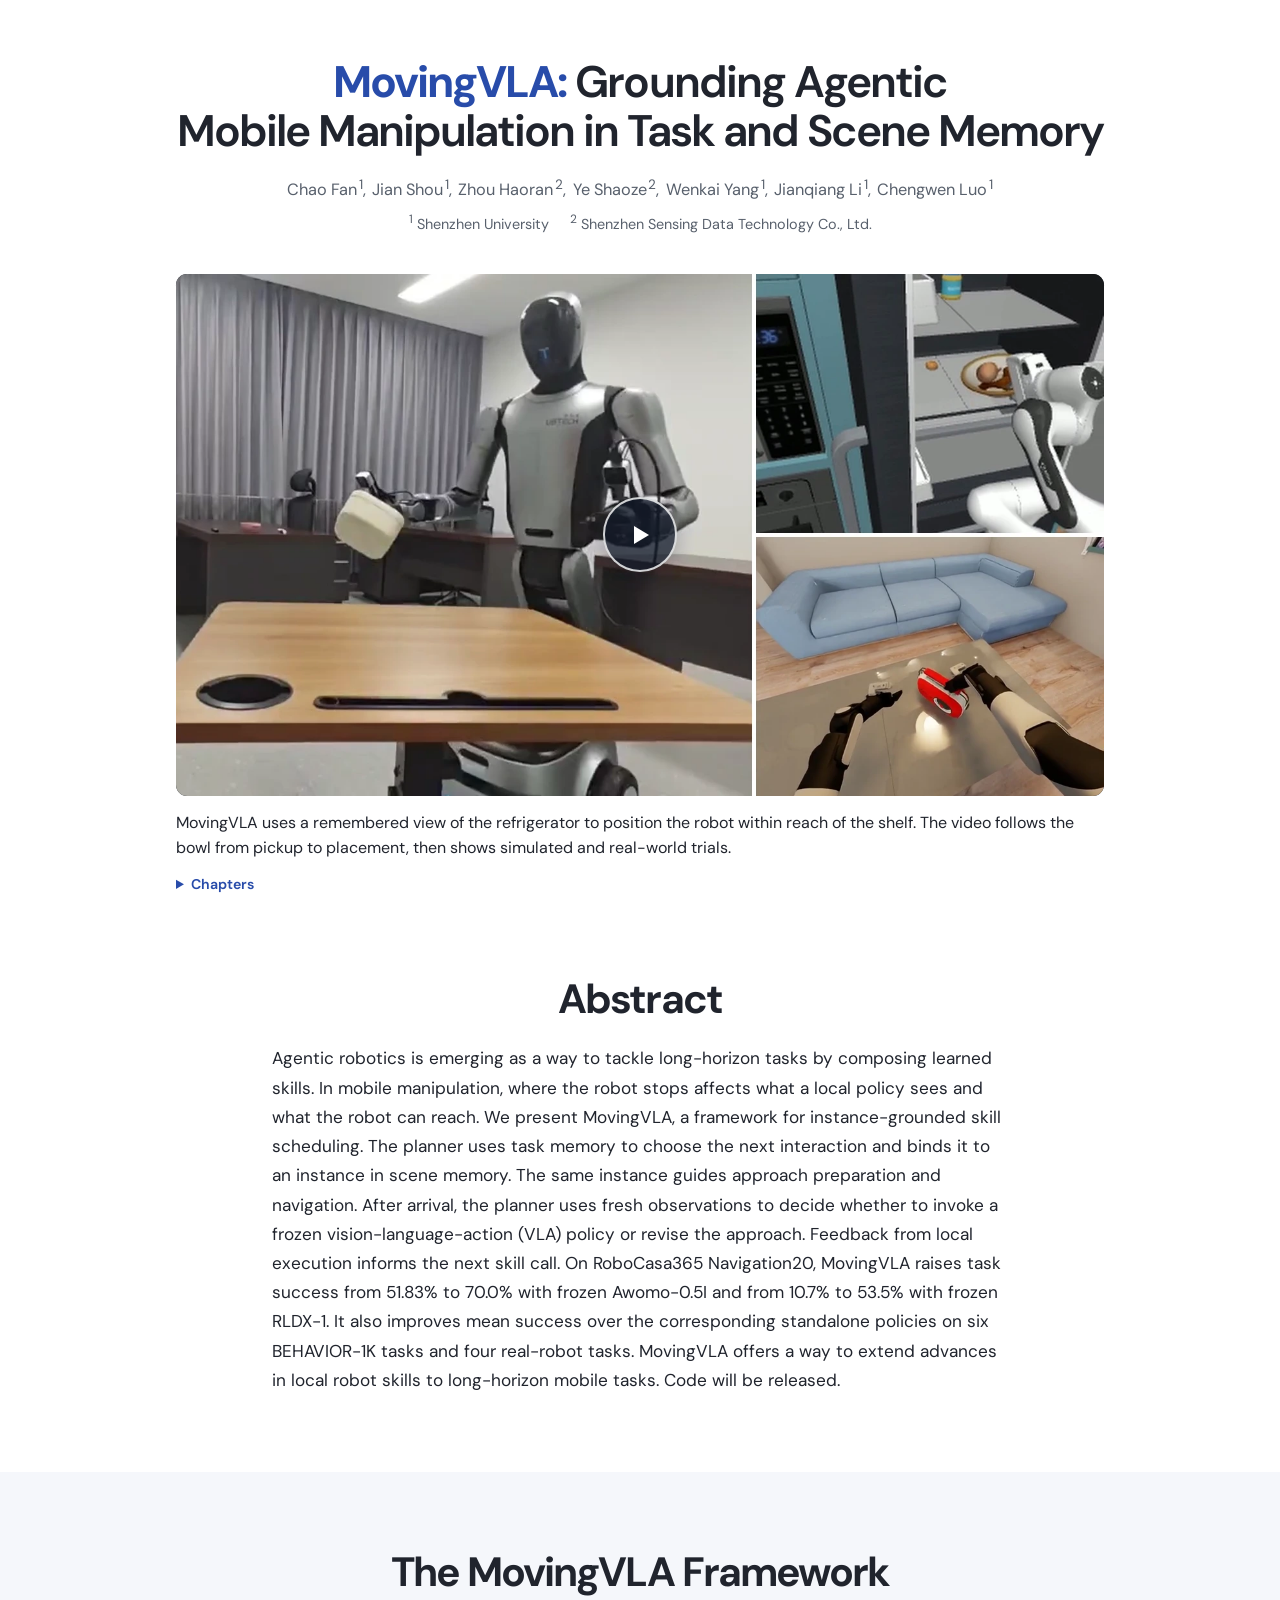
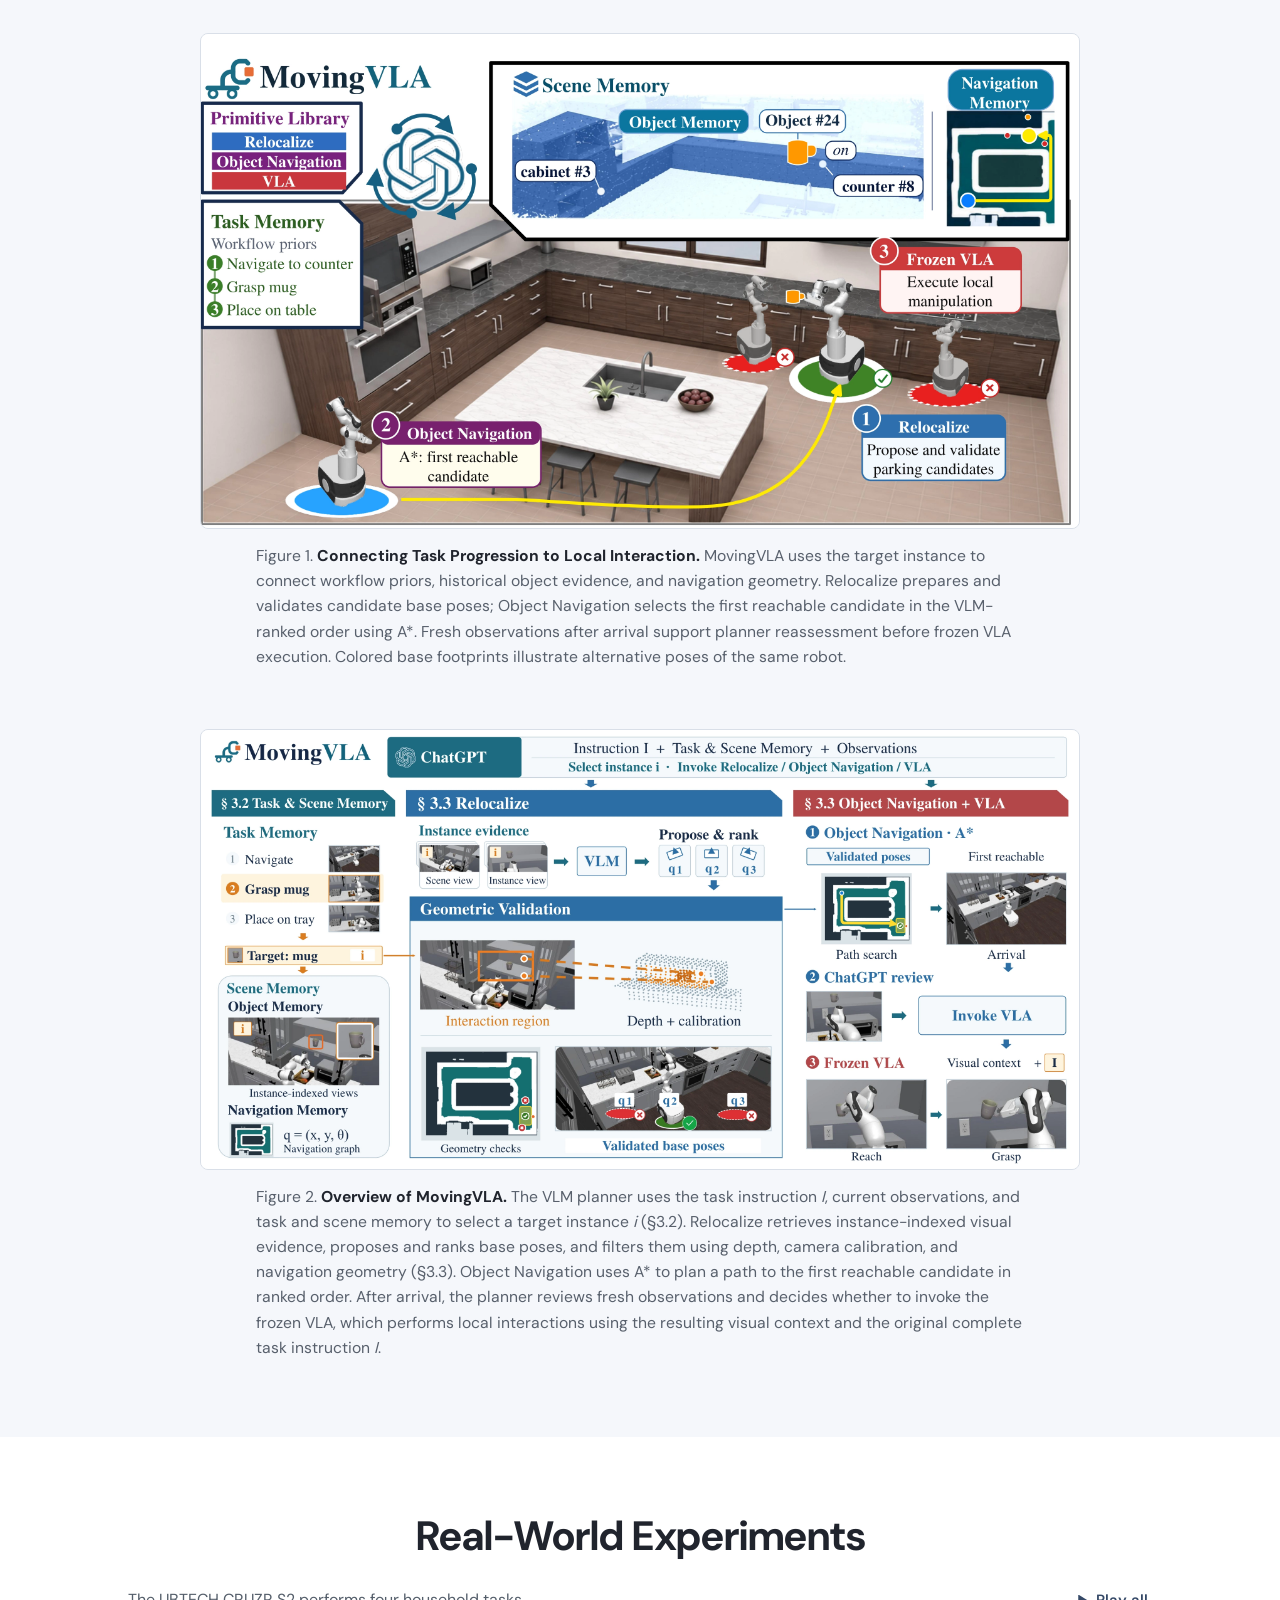
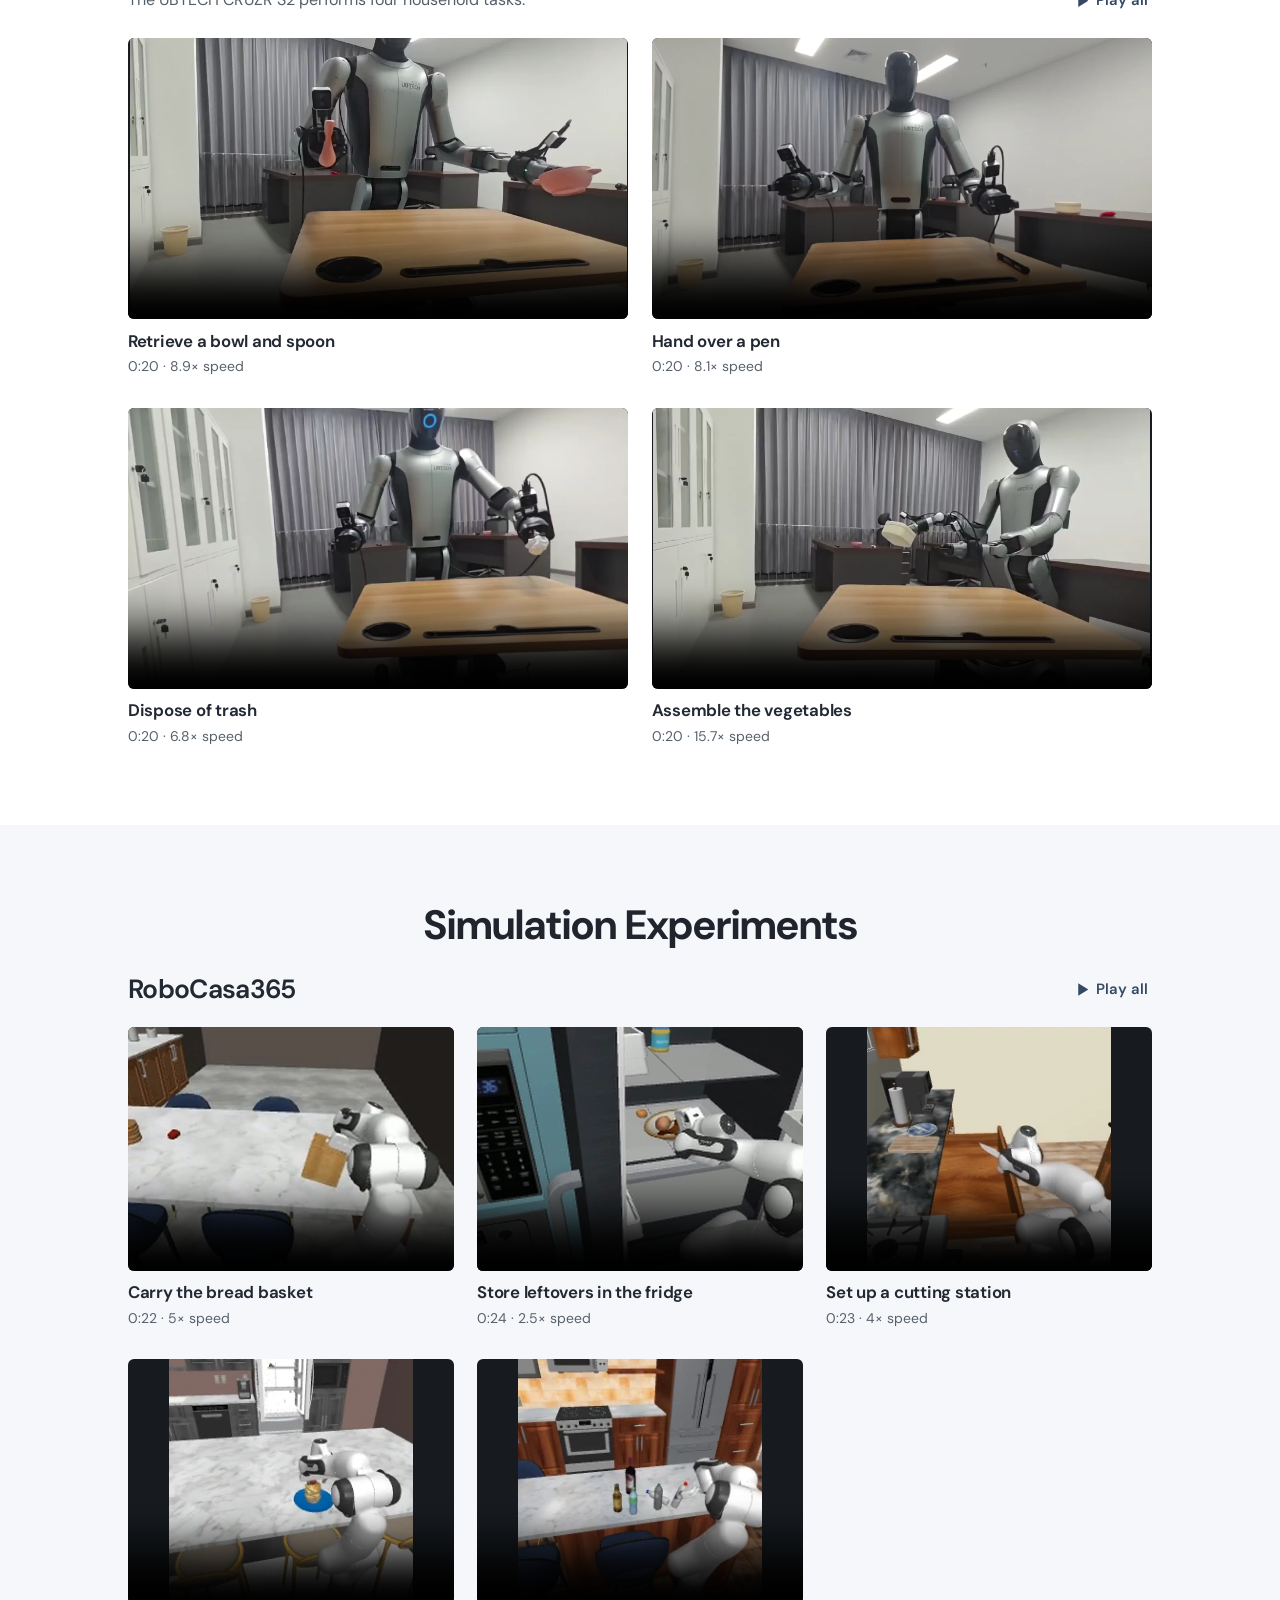
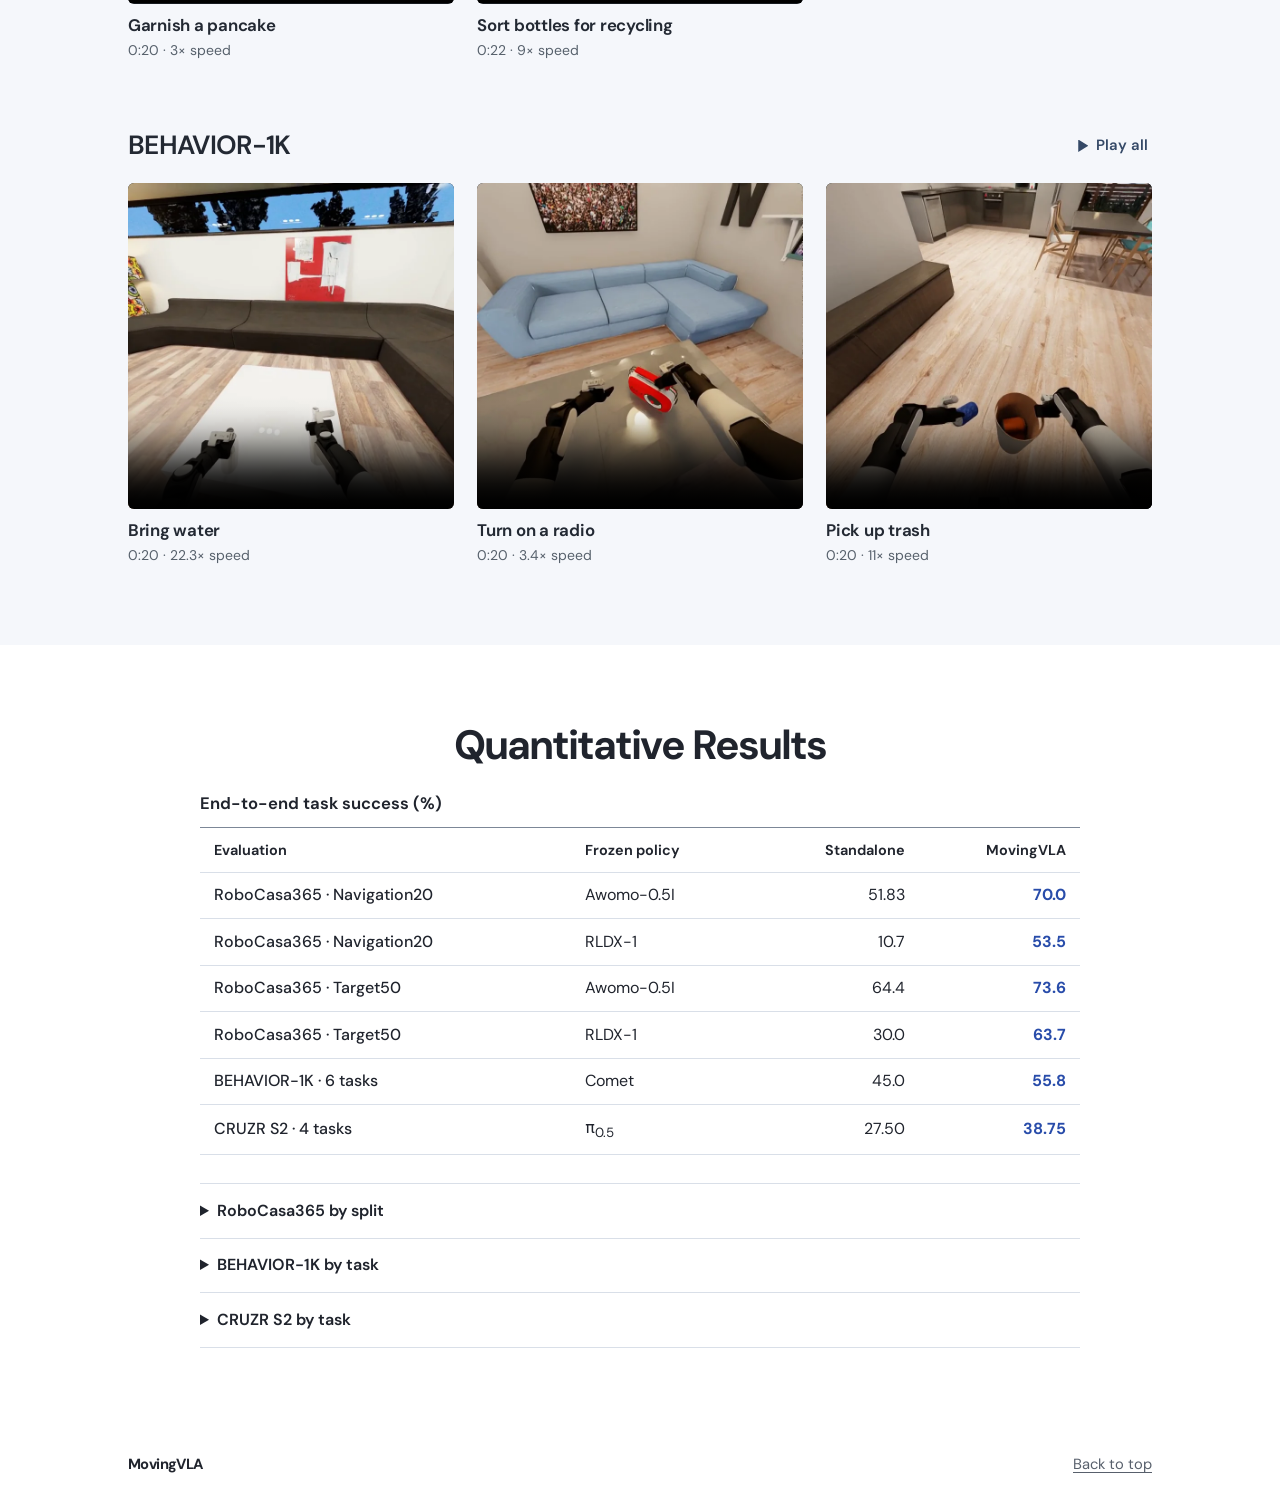
==== MovingVLA/index.html @ fc092a93 "Host the MovingVLA project page" ====
<!doctype html>
<html lang="en">
<head>
  <meta charset="utf-8">
  <meta name="viewport" content="width=device-width, initial-scale=1">
  <meta name="theme-color" content="#ffffff">
  <meta name="description" content="MovingVLA connects task and scene memory to guide a mobile robot between workspaces. Experiments span RoboCasa365, BEHAVIOR-1K, and the physical CRUZR S2.">
  <title>MovingVLA: Grounding Agentic Mobile Manipulation in Task and Scene Memory</title>
  <link rel="icon" type="image/png" href="images/mark.png">
  <link rel="preload" href="fonts/dm-sans-latin.woff2" as="font" type="font/woff2" crossorigin>
  <link rel="stylesheet" href="style.css">
  <link rel="stylesheet" href="demos.css">
  <script src="page.js" defer></script>
  <script src="demos.js" defer></script>
</head>
<body id="top">
  <a class="skip" href="#film">Skip to overview video</a>
  <header class="paper-header">
    <h1><span class="paper-name">MovingVLA:</span> Grounding Agentic <span class="title-phrase">Mobile Manipulation</span> in Task and Scene Memory</h1>
    <p class="byline" id="authors">
      <span>Chao Fan<sup>1</sup>,</span>
      <span>Jian Shou<sup>1</sup>,</span>
      <span>Zhou Haoran<sup>2</sup>,</span>
      <span>Ye Shaoze<sup>2</sup>,</span>
      <span>Wenkai Yang<sup>1</sup>,</span>
      <span>Jianqiang Li<sup>1</sup>,</span>
      <span>Chengwen Luo<sup>1</sup></span>
    </p>
    <p class="affiliations">
      <span><sup>1</sup> Shenzhen University</span>
      <span><sup>2</sup> Shenzhen Sensing Data Technology Co., Ltd.</span>
    </p>
  </header>
  <main id="main">
    <section id="film" class="project-film" aria-labelledby="film-heading">
      <h2 id="film-heading" class="visually-hidden">MovingVLA overview video</h2>
      <figure>
        <div class="film-screen">
          <video id="film-player" width="1440" height="810" controls muted playsinline preload="none" poster="media/project-film-cover.webp" aria-labelledby="film-heading" aria-describedby="film-caption">
            <source src="media/movingvla-film.mp4" type="video/mp4">
            <track kind="captions" src="media/captions-en.vtt" srclang="en" label="English">
            Your browser does not support embedded video.
          </video>
          <button id="film-cover" type="button" aria-label="Play the MovingVLA overview video" hidden>
            <span class="cover-play" aria-hidden="true"><i></i></span>
          </button>
        </div>
        <figcaption class="film-caption">
          <p id="film-caption">MovingVLA uses a remembered view of the refrigerator to position the robot within reach of the shelf. The video follows the bowl from pickup to placement, then shows simulated and real-world trials.</p>
        </figcaption>
      </figure>
      <details class="chapters">
        <summary>Chapters</summary>
        <nav aria-label="Video chapters">
          <a href="media/movingvla-film.mp4#t=0" data-chapter="0" aria-current="true"><time>0:00</time> Overview</a>
          <a href="media/movingvla-film.mp4#t=6" data-chapter="6"><time>0:06</time> Relocalize</a>
          <a href="media/movingvla-film.mp4#t=21" data-chapter="21"><time>0:21</time> Object navigation</a>
          <a href="media/movingvla-film.mp4#t=42" data-chapter="42"><time>0:42</time> Local manipulation</a>
          <a href="media/movingvla-film.mp4#t=52" data-chapter="52"><time>0:52</time> Navigation trajectories</a>
          <a href="media/movingvla-film.mp4#t=84" data-chapter="84"><time>1:24</time> BEHAVIOR-1K rollouts</a>
          <a href="media/movingvla-film.mp4#t=104" data-chapter="104"><time>1:44</time> Real-robot rollouts</a>
        </nav>
      </details>
      <p id="film-status" role="status" hidden></p>
    </section>
    <section class="paper-section" id="abstract" aria-labelledby="abstract-title">
      <div class="reading-width">
        <h2 class="section-heading" id="abstract-title">Abstract</h2>
        <p>Agentic robotics is emerging as a way to tackle long-horizon tasks by composing learned skills. In mobile manipulation, where the robot stops affects what a local policy sees and what the robot can reach. We present MovingVLA, a framework for instance-grounded skill scheduling. The planner uses task memory to choose the next interaction and binds it to an instance in scene memory. The same instance guides approach preparation and navigation. After arrival, the planner uses fresh observations to decide whether to invoke a frozen vision-language-action (VLA) policy or revise the approach. Feedback from local execution informs the next skill call. On RoboCasa365 Navigation20, MovingVLA raises task success from 51.83% to 70.0% with frozen Awomo-0.5I and from 10.7% to 53.5% with frozen RLDX-1. It also improves mean success over the corresponding standalone policies on six BEHAVIOR-1K tasks and four real-robot tasks. MovingVLA offers a way to extend advances in local robot skills to long-horizon mobile tasks. Code will be released.</p>
      </div>
    </section>
    <section class="paper-section" id="method" aria-labelledby="method-title">
      <div class="page-width">
        <h2 id="method-title" class="section-heading">The MovingVLA Framework</h2>
        <div class="method-figures" id="figures">
          <figure class="paper-figure" id="figure-1">
            <button type="button" data-paper-figure aria-label="Enlarge figure showing how the robot prepares for a local interaction">
              <img src="paper-figures/fig-1.webp" width="2800" height="1576" loading="lazy" alt="Kitchen views and an overhead map trace one target object from task selection to a base pose for manipulation. Colored robot footprints mark alternative poses.">
            </button>
            <figcaption>Figure 1. <strong>Connecting Task Progression to Local Interaction.</strong> MovingVLA uses the target instance to connect workflow priors, historical object evidence, and navigation geometry. Relocalize prepares and validates candidate base poses; Object Navigation selects the first reachable candidate in the VLM-ranked order using A*. Fresh observations after arrival support planner reassessment before frozen VLA execution. Colored base footprints illustrate alternative poses of the same robot.</figcaption>
          </figure>
          <figure class="paper-figure" id="figure-2">
            <button type="button" data-paper-figure aria-label="Enlarge the MovingVLA system overview">
              <img src="paper-figures/fig-2.webp" width="2800" height="1400" loading="lazy" alt="System diagram showing the planner, the task workflow and scene map, the navigation stages, and observations fed back from the frozen manipulation policy.">
            </button>
            <figcaption>Figure 2. <strong>Overview of MovingVLA.</strong> The VLM planner uses the task instruction <i>I</i>, current observations, and task and scene memory to select a target instance <i>i</i> (§3.2). Relocalize retrieves instance-indexed visual evidence, proposes and ranks base poses, and filters them using depth, camera calibration, and navigation geometry (§3.3). Object Navigation uses A* to plan a path to the first reachable candidate in ranked order. After arrival, the planner reviews fresh observations and decides whether to invoke the frozen VLA, which performs local interactions using the resulting visual context and the original complete task instruction <i>I</i>.</figcaption>
          </figure>
        </div>
      </div>
    </section>
    <section id="demos" class="paper-section" aria-labelledby="demo-title">
      <div class="page-width">
        <h2 class="section-heading" id="demo-title">Real-World Experiments</h2>
        <div class="gallery-panel gallery-real" id="gallery-real" data-gallery-group>
          <div class="gallery-preamble">
            <p id="protocol-real">The UBTECH CRUZR S2 performs four household tasks.</p>
            <button class="gallery-play" type="button" data-gallery-play aria-controls="grid-real" aria-describedby="protocol-real" hidden><span>Play all</span></button>
          </div>
          <p class="gallery-status" role="status" data-gallery-status></p>
          <div class="gallery-grid" id="grid-real">
            <figure class="gallery-trial" data-demo-environment="real">
              <video controls muted playsinline preload="none" poster="demos/real-tableware.webp" aria-labelledby="caption-real-tableware">
                <source src="demos/real-tableware.mp4" type="video/mp4">
              </video>
              <figcaption><h3 id="caption-real-tableware">Retrieve a bowl and spoon</h3><small>0:20 · <span data-speed-timeline="[[0.0,8.9],[2.237059,15.6],[10.098723,6.7],[14.57284,5.6],[19.375,0]]">5.6–15.6×</span> speed</small></figcaption>
            </figure>
            <figure class="gallery-trial" data-demo-environment="real">
              <video controls muted playsinline preload="none" poster="demos/real-pen.webp" aria-labelledby="caption-real-pen">
                <source src="demos/real-pen.mp4" type="video/mp4">
              </video>
              <figcaption><h3 id="caption-real-pen">Hand over a pen</h3><small>0:20 · <span data-speed-timeline="[[0.0,8.1],[3.344323,7.3],[8.16125,5.0],[12.323074,4.0],[18.516266,6.1],[19.375,0]]">4–8.1×</span> speed</small></figcaption>
            </figure>
            <figure class="gallery-trial" data-demo-environment="real">
              <video controls muted playsinline preload="none" poster="demos/real-trash.webp" aria-labelledby="caption-real-trash">
                <source src="demos/real-trash.mp4" type="video/mp4">
              </video>
              <figcaption><h3 id="caption-real-trash">Dispose of trash</h3><small>0:20 · <span data-speed-timeline="[[0.0,6.8],[3.548278,2.3],[15.967249,4.5],[19.375,0]]">2.3–6.8×</span> speed</small></figcaption>
            </figure>
            <figure class="gallery-trial" data-demo-environment="real">
              <video controls muted playsinline preload="none" poster="demos/real-vegetables.webp" aria-labelledby="caption-real-vegetables">
                <source src="demos/real-vegetables.mp4" type="video/mp4">
              </video>
              <figcaption><h3 id="caption-real-vegetables">Assemble the vegetables</h3><small>0:20 · <span data-speed-timeline="[[0.0,15.7],[3.064594,7.8],[6.256879,23.5],[9.789674,9.8],[12.445656,4.9],[18.574843,7.8],[19.375,0]]">4.9–23.5×</span> speed</small></figcaption>
            </figure>
          </div>
        </div>
      </div>
    </section>
    <section id="simulation" class="paper-section" aria-labelledby="simulation-title">
      <div class="page-width">
        <h2 class="section-heading" id="simulation-title">Simulation Experiments</h2>
        <div class="gallery-panel gallery-robocasa" id="gallery-robocasa" data-gallery-group>
          <div class="gallery-preamble">
            <h3 class="gallery-caption" id="platform-robocasa">RoboCasa365</h3>
            <button class="gallery-play" type="button" data-gallery-play aria-controls="grid-robocasa" aria-describedby="platform-robocasa" hidden><span>Play all</span></button>
          </div>
          <p class="gallery-status" role="status" data-gallery-status></p>
          <div class="gallery-grid" id="grid-robocasa">
            <figure class="gallery-trial" data-demo-environment="robocasa">
              <video controls muted playsinline preload="none" poster="demos/robocasa-bread-basket.webp" aria-labelledby="caption-robocasa-bread-basket">
                <source src="demos/robocasa-bread-basket.mp4" type="video/mp4">
              </video>
              <figcaption><h4 id="caption-robocasa-bread-basket">Carry the bread basket</h4><small>0:22 · 5× speed</small></figcaption>
            </figure>
            <figure class="gallery-trial" data-demo-environment="robocasa">
              <video controls muted playsinline preload="none" poster="demos/robocasa-leftovers.webp" aria-labelledby="caption-robocasa-leftovers">
                <source src="demos/robocasa-leftovers.mp4" type="video/mp4">
              </video>
              <figcaption><h4 id="caption-robocasa-leftovers">Store leftovers in the fridge</h4><small>0:24 · 2.5× speed</small></figcaption>
            </figure>
            <figure class="gallery-trial" data-demo-environment="robocasa">
              <video controls muted playsinline preload="none" poster="demos/extra-cutting-station.webp" aria-labelledby="caption-extra-cutting-station">
                <source src="demos/extra-cutting-station.mp4" type="video/mp4">
              </video>
              <figcaption><h4 id="caption-extra-cutting-station">Set up a cutting station</h4><small>0:23 · 4× speed</small></figcaption>
            </figure>
            <figure class="gallery-trial" data-demo-environment="robocasa">
              <video controls muted playsinline preload="none" poster="demos/extra-garnish-pancake.webp" aria-labelledby="caption-extra-garnish-pancake">
                <source src="demos/extra-garnish-pancake.mp4" type="video/mp4">
              </video>
              <figcaption><h4 id="caption-extra-garnish-pancake">Garnish a pancake</h4><small>0:20 · 3× speed</small></figcaption>
            </figure>
            <figure class="gallery-trial" data-demo-environment="robocasa">
              <video controls muted playsinline preload="none" poster="demos/extra-recycle-bottles.webp" aria-labelledby="caption-extra-recycle-bottles">
                <source src="demos/extra-recycle-bottles.mp4" type="video/mp4">
              </video>
              <figcaption><h4 id="caption-extra-recycle-bottles">Sort bottles for recycling</h4><small>0:22 · 9× speed</small></figcaption>
            </figure>
          </div>
        </div>
        <div class="gallery-panel gallery-behavior" id="gallery-behavior" data-gallery-group>
          <div class="gallery-preamble">
            <h3 class="gallery-caption" id="platform-behavior">BEHAVIOR-1K</h3>
            <button class="gallery-play" type="button" data-gallery-play aria-controls="grid-behavior" aria-describedby="platform-behavior" hidden><span>Play all</span></button>
          </div>
          <p class="gallery-status" role="status" data-gallery-status></p>
          <div class="gallery-grid" id="grid-behavior">
            <figure class="gallery-trial" data-demo-environment="behavior">
              <video controls muted playsinline preload="none" poster="demos/behavior-water.webp" aria-labelledby="caption-behavior-water">
                <source src="demos/behavior-water.mp4" type="video/mp4">
              </video>
              <figcaption><h4 id="caption-behavior-water">Bring water</h4><small>0:20 · <span data-speed-timeline="[[0.0,22.3],[3.770853,13.9],[7.003012,22.3],[8.888438,8.4],[11.043211,27.8],[17.687095,11.1],[19.375,0]]">8.4–27.8×</span> speed</small></figcaption>
            </figure>
            <figure class="gallery-trial" data-demo-environment="behavior">
              <video controls muted playsinline preload="none" poster="demos/behavior-radio.webp" aria-labelledby="caption-behavior-radio">
                <source src="demos/behavior-radio.mp4" type="video/mp4">
              </video>
              <figcaption><h4 id="caption-behavior-radio">Turn on a radio</h4><small>0:20 · <span data-speed-timeline="[[0.0,3.4],[5.800898,2.9],[16.242515,2.3],[19.375,0]]">2.3–3.4×</span> speed</small></figcaption>
            </figure>
            <figure class="gallery-trial" data-demo-environment="behavior">
              <video controls muted playsinline preload="none" poster="demos/behavior-trash.webp" aria-labelledby="caption-behavior-trash">
                <source src="demos/behavior-trash.mp4" type="video/mp4">
              </video>
              <figcaption><h4 id="caption-behavior-trash">Pick up trash</h4><small>0:20 · <span data-speed-timeline="[[0.0,11.0],[4.525582,9.9],[7.442069,6.6],[9.101449,11.0],[11.454752,7.7],[13.52359,13.3],[15.258396,5.0],[19.375,0]]">5–13.3×</span> speed</small></figcaption>
            </figure>
          </div>
        </div>
      </div>
    </section>
    <section class="paper-section" id="results" aria-labelledby="results-title">
      <div class="page-width">
        <h2 id="results-title" class="section-heading">Quantitative Results</h2>
        <div class="table-scroll" role="region" aria-label="End-to-end task success (%)" tabindex="0">
          <table class="results-table">
            <caption>End-to-end task success (%)</caption>
            <thead><tr><th scope="col">Evaluation</th><th scope="col">Frozen policy</th><th scope="col">Standalone</th><th scope="col">MovingVLA</th></tr></thead>
            <tbody>
              <tr><th scope="row">RoboCasa365 · Navigation20</th><td>Awomo-0.5I</td><td>51.83</td><td><strong>70.0</strong></td></tr>
              <tr><th scope="row">RoboCasa365 · Navigation20</th><td>RLDX-1</td><td>10.7</td><td><strong>53.5</strong></td></tr>
              <tr><th scope="row">RoboCasa365 · Target50</th><td>Awomo-0.5I</td><td>64.4</td><td><strong>73.6</strong></td></tr>
              <tr><th scope="row">RoboCasa365 · Target50</th><td>RLDX-1</td><td>30.0</td><td><strong>63.7</strong></td></tr>
              <tr><th scope="row">BEHAVIOR-1K · 6 tasks</th><td>Comet</td><td>45.0</td><td><strong>55.8</strong></td></tr>
              <tr><th scope="row">CRUZR S2 · 4 tasks</th><td>π<sub>0.5</sub></td><td>27.50</td><td><strong>38.75</strong></td></tr>
            </tbody>
          </table>
        </div>
        <div class="result-details">
          <details class="result-detail" id="result-robocasa">
            <summary>RoboCasa365 by split</summary>
            <p>Navigation20 comprises 20 composite tasks that require the robot to move between workspaces. Target50 covers 50 atomic and composite tasks. Column headings give the number of tasks per split. A dash marks an unreported result.</p>
            <div class="table-scroll" role="region" aria-label="Navigation20 success (%)" tabindex="0">
              <table class="results-table">
                <caption>Navigation20 success (%)</caption>
                <thead><tr><th scope="col">Method</th><th scope="col">Composite seen (10)</th><th scope="col">Composite unseen (10)</th><th scope="col">Overall</th></tr></thead>
                <tbody>
                  <tr><th scope="row">π<sub>0.5</sub></th><td>5.0</td><td>0.4</td><td>2.7</td></tr>
                  <tr><th scope="row">RLDX-1</th><td>15.4</td><td>6.0</td><td>10.7</td></tr>
                  <tr><th scope="row">Awomo-0.5I</th><td>55.33</td><td>48.33</td><td>51.83</td></tr>
                  <tr><th scope="row">MovingVLA (RLDX-1)</th><td>51.0</td><td>56.0</td><td>53.5</td></tr>
                  <tr><th scope="row">MovingVLA (Awomo-0.5I)</th><td>67.0</td><td>73.0</td><td>70.0</td></tr>
                </tbody>
              </table>
            </div>
            <div class="table-scroll" role="region" aria-label="Target50 success (%)" tabindex="0">
              <table class="results-table">
                <caption>Target50 success (%)</caption>
                <thead><tr><th scope="col">Method</th><th scope="col">Atomic seen (18)</th><th scope="col">Composite seen (16)</th><th scope="col">Composite unseen (16)</th><th scope="col">Overall</th></tr></thead>
                <tbody>
                  <tr><th scope="row">π<sub>0.5</sub></th><td>39.6</td><td>7.1</td><td>1.2</td><td>16.9</td></tr>
                  <tr><th scope="row">RLDX-1</th><td>60.0</td><td>21.3</td><td>5.0</td><td>30.0</td></tr>
                  <tr><th scope="row">HarnessVLA</th><td>87.78</td><td>43.75</td><td>42.50</td><td>59.20</td></tr>
                  <tr><th scope="row">Awomo-0.5I</th><td>86.5</td><td>58.8</td><td>45.2</td><td>64.4</td></tr>
                  <tr><th scope="row">MobiAgent (R3)</th><td><span aria-label="unreported">—</span></td><td>27.50</td><td><span aria-label="unreported">—</span></td><td><span aria-label="unreported">—</span></td></tr>
                  <tr><th scope="row">MovingVLA (RLDX-1)</th><td>88.0</td><td>53.0</td><td>47.0</td><td>63.7</td></tr>
                  <tr><th scope="row">MovingVLA (Awomo-0.5I)</th><td>89.8</td><td>67.3</td><td>61.9</td><td>73.6</td></tr>
                </tbody>
              </table>
            </div>
          </details>
          <details class="result-detail" id="result-behavior">
            <summary>BEHAVIOR-1K by task</summary>
            <p>The simulated R1Pro robot performs six household tasks. The simulator checks the final task state, and each task contributes equally to the mean. Published MobiAgent results cover four of the six tasks.</p>
            <div class="table-scroll" role="region" aria-label="BEHAVIOR-1K success (%)" tabindex="0">
              <table class="results-table">
                <caption>BEHAVIOR-1K success (%)</caption>
                <thead><tr><th scope="col">Task</th><th scope="col">Comet</th><th scope="col">π<sub>0.5</sub>-TA</th><th scope="col">MobiAgent</th><th scope="col">MovingVLA (Comet)</th></tr></thead>
                <tbody>
                  <tr><th scope="row">Pick up trash</th><td>40</td><td>40</td><td>60</td><td>65</td></tr>
                  <tr><th scope="row">Bring water</th><td>70</td><td>10</td><td>60</td><td>75</td></tr>
                  <tr><th scope="row">Move boxes to storage</th><td>90</td><td>60</td><td>70</td><td>90</td></tr>
                  <tr><th scope="row">Turn on a radio</th><td>70</td><td>60</td><td>70</td><td>80</td></tr>
                  <tr><th scope="row">Sort household items</th><td>0</td><td>0</td><td><span aria-label="unreported">—</span></td><td>15</td></tr>
                  <tr><th scope="row">Clear food from a table into a refrigerator</th><td>0</td><td>0</td><td><span aria-label="unreported">—</span></td><td>10</td></tr>
                  <tr><th scope="row">Mean</th><td>45.0</td><td>28.3</td><td><span aria-label="unreported">—</span></td><td>55.8</td></tr>
                </tbody>
              </table>
            </div>
          </details>
          <details class="result-detail" id="result-real">
            <summary>CRUZR S2 by task</summary>
            <p>The UBTECH CRUZR S2 starts from matched configurations for both methods. A human observer judges the final state. Timeouts and interventions count as failures.</p>
            <div class="table-scroll" role="region" aria-label="Physical robot success (%)" tabindex="0">
              <table class="results-table">
                <caption>Physical robot success (%)</caption>
                <thead><tr><th scope="col">Task</th><th scope="col">π<sub>0.5</sub></th><th scope="col">MovingVLA (π<sub>0.5</sub>)</th></tr></thead>
                <tbody>
                  <tr><th scope="row">Pen handover</th><td>50</td><td>50</td></tr>
                  <tr><th scope="row">Trash disposal</th><td>25</td><td>40</td></tr>
                  <tr><th scope="row">Assemble the vegetables</th><td>15</td><td>35</td></tr>
                  <tr><th scope="row">Get a bowl and a spoon</th><td>20</td><td>30</td></tr>
                  <tr><th scope="row">Mean</th><td>27.50</td><td>38.75</td></tr>
                </tbody>
              </table>
            </div>
          </details>
        </div>
      </div>
    </section>
  </main>
  <dialog id="figure-viewer" aria-labelledby="viewer-title">
    <header>
      <h2 id="viewer-title">Method figure</h2>
      <button type="button" id="figure-zoom" aria-pressed="false">Actual size</button>
      <button type="button" id="figure-close" autofocus>Close</button>
    </header>
    <div class="viewer-image" tabindex="0" aria-label="Enlarged paper figure" role="region"><img alt=""></div>
  </dialog>
  <footer class="page-footer">
    <span>MovingVLA</span><a href="#top">Back to top</a>
  </footer>
</body>
</html>
---- MovingVLA/style.css ----
@font-face {
  font-family: "DM Sans";
  src: url("fonts/dm-sans-latin.woff2") format("woff2");
  font-weight: 100 1000;
  font-display: swap;
}
:root {
  --ink: #20242d;
  --muted: #58606c;
  --blue: #284caa;
  --line: #d9dfe8;
  --wash: #f5f7fb;
  font: 100%/1.55 "DM Sans", system-ui, sans-serif;
  color: var(--ink);
  background: white;
}
*, *::before, *::after { box-sizing: border-box; }
body, h1, h2, h3, h4, p, figure { margin: 0; }
img, video { display: block; max-width: 100%; }
button, input, select, summary { font: inherit; }
button, summary { cursor: pointer; }
a { color: var(--blue); text-underline-offset: .2em; }
a:hover { text-decoration-thickness: .12em; }
:focus-visible { outline: 3px solid #4971d0; outline-offset: 4px; }
[id] { scroll-margin-top: 1.25rem; }
[hidden] { display: none !important; }
.visually-hidden, .sr-only, .skip:not(:focus) {
  position: absolute; width: 1px; height: 1px; overflow: hidden; clip-path: inset(50%); white-space: nowrap;
}
.skip:focus { position: fixed; z-index: 4; top: .5rem; left: .5rem; padding: .65rem 1rem; background: white; }
.page-width { width: min(64rem, calc(100% - 3rem)); margin-inline: auto; }
.reading-width { width: min(46rem, calc(100% - 3rem)); margin-inline: auto; }
.page-width .reading-width { width: min(100%, 46rem); }
.paper-header {
  max-width: 70rem;
  margin: auto;
  padding: clamp(2.25rem, 4.5vw, 4.25rem) 1.25rem clamp(1.75rem, 3vw, 2.65rem);
  text-align: center;
}
.paper-header h1 {
  max-width: 68rem;
  margin-inline: auto;
  font-size: clamp(2rem, 3.45vw, 2.875rem);
  font-weight: 630;
  letter-spacing: -.045em;
  line-height: 1.12;
  text-wrap: balance;
}
.paper-name { font-weight: 740; color: var(--blue); }
.title-phrase { display: inline-block; }
.byline { margin-top: 1.1rem; color: var(--muted); font-size: 1.02rem; }
.byline span, .affiliations span { display: inline-block; }
.byline span { margin-inline: .08em; }
.affiliations { margin-top: .45rem; color: var(--muted); font-size: .9rem; }
.affiliations span { margin-inline: .55em; }
.affiliations sup, .byline sup { margin-left: .12em; }
.project-film { width: min(58rem, calc(100% - 3rem)); margin: auto; }
.film-screen { position: relative; isolation: isolate; overflow: hidden; background: #151922; border-radius: .7rem; }
.film-screen video { width: 100%; height: auto; aspect-ratio: 16 / 9; }
#film-cover { position: absolute; inset: 0; width: 100%; border: 0; background: transparent; color: white; display: grid; place-content: center; }
#film-cover:focus-visible { outline-offset: -5px; }
.cover-play { width: clamp(3.3rem, 5.8vw, 5rem); aspect-ratio: 1; display: grid; place-content: center; background: #101929bf; border: 2px solid #fffc; border-radius: 50%; box-shadow: 0 3px 18px #0d15283d; }
.cover-play i { width: 0; height: 0; border-block: .61rem solid transparent; border-left: .98rem solid white; margin-left: .2rem; }
#film-cover:hover .cover-play { background: #223e86ed; }
.film-caption { padding-top: .95rem; }
.film-caption p { color: var(--ink); font-size: 1rem; }
.chapters { margin-top: .65rem; font-size: .88rem; }
.chapters summary { width: fit-content; color: var(--blue); font-weight: 630; padding: .2rem 0; }
.chapters nav { margin-top: .6rem; padding: .9rem 0; border-block: 1px solid var(--line); display: grid; grid-template-columns: repeat(auto-fit, minmax(13rem, 1fr)); gap: .3rem 1rem; }
.chapters a { padding: .35rem 0; color: var(--muted); text-decoration: none; }
.chapters a:hover, .chapters a[aria-current] { color: var(--blue); text-decoration: underline; }
.chapters time { font-variant-numeric: tabular-nums; font-weight: 650; margin-right: .25rem; }
#film-status { color: var(--muted); margin-top: .55rem; }
.paper-section { padding-block: clamp(3.5rem, 6vw, 5.4rem); }
.section-heading { text-align: center; font-size: clamp(1.95rem, 3.2vw, 2.65rem); letter-spacing: -.048em; font-weight: 690; line-height: 1.15; margin-bottom: 1.35rem; }
#abstract p, #method .reading-width p { line-height: 1.7; font-size: 1.075rem; }
#abstract p + p, #method .reading-width p + p { margin-top: .85rem; }
#method, #simulation { background: var(--wash); }
.paper-figure { width: min(100%, 55rem); margin: 2.3rem auto 0; }
.paper-figure + .paper-figure { margin-top: 3.75rem; }
.paper-figure button { width: 100%; padding: 0; display: block; background: white; border: 1px solid var(--line); border-radius: .5rem; overflow: hidden; cursor: zoom-in; }
.paper-figure button:hover { border-color: #7190c8; }
.paper-figure img { width: 100%; height: auto; }
.paper-figure figcaption { max-width: 48rem; margin: .9rem auto 0; color: var(--muted); font-size: .98rem; line-height: 1.6; }
.paper-figure figcaption strong { color: var(--ink); }
.table-scroll { overflow-x: auto; }
.results-table { width: 100%; border-collapse: collapse; text-align: left; font-size: 1rem; font-variant-numeric: tabular-nums; }
.results-table caption { text-align: left; color: var(--ink); font-size: 1.04rem; font-weight: 650; padding: 0 0 .7rem; }
.results-table :is(td, th) { padding: .65rem .85rem; border-bottom: 1px solid var(--line); }
.results-table thead { border-block: 1.5px solid #7c8797; }
.results-table thead th { font-weight: 650; font-size: .9rem; }
.results-table tbody th { font-weight: 500; }
.results-table td { white-space: nowrap; }
.results-table td, .results-table thead th:not(:first-child) { text-align: right; }
#results .page-width { max-width: 55rem; }
#results .page-width > .table-scroll .results-table td:nth-child(2), #results .page-width > .table-scroll thead th:nth-child(2) { text-align: left; }
#results .page-width > .table-scroll .results-table td:last-child { color: var(--blue); font-weight: 690; }
.result-details { margin-top: 1.75rem; border-top: 1px solid var(--line); }
.result-detail .table-scroll + .table-scroll { margin-top: 1.45rem; }
#results details { border-bottom: 1px solid var(--line); }
#results details summary { padding: .9rem 0; font-weight: 620; color: var(--ink); }
#results details summary:hover { color: var(--blue); }
#results details[open] { padding-bottom: 1rem; }
#results details p { margin-bottom: .75rem; color: var(--muted); }
#figure-viewer { width: min(94vw, 96rem); max-height: 94dvh; padding: 0; border: 0; border-radius: .65rem; color: var(--ink); }
#figure-viewer::backdrop { background: #121823c7; }
#figure-viewer header { display: flex; align-items: center; gap: .5rem; padding: .7rem 1rem; border-bottom: 1px solid var(--line); }
#viewer-title { margin-right: auto; font-size: 1rem; }
#figure-viewer button { border: 1px solid var(--line); background: white; color: var(--ink); border-radius: .35rem; font-size: .9rem; padding: .38rem .65rem; flex: none; }
.viewer-image { max-height: 78dvh; overflow: auto; }
.viewer-image img { width: 100%; height: auto; object-fit: contain; max-height: 78dvh; }
.viewer-image.full-size img { max-width: none; max-height: none; width: auto; }
.page-footer { width: min(64rem, calc(100% - 3rem)); margin: auto; display: flex; align-items: center; justify-content: space-between; padding: 1.8rem 0; gap: 1rem; font-size: .92rem; }
.page-footer > span { font-weight: 720; letter-spacing: -.04em; }
.page-footer a { color: var(--muted); }
@media (max-width: 600px) {
  .paper-header { padding: 2.2rem 1rem 1.45rem; }
  .paper-header h1 { font-size: clamp(1.3rem, 6.65vw, 2.3rem); }
  .byline { margin-top: .8rem; font-size: .95rem; }
  .project-film, .reading-width, .page-width, .page-footer { width: calc(100% - 2rem); }
  .film-screen { border-radius: .45rem; }
  .film-caption { padding-top: .7rem; }
  .paper-section { padding-block: 3.15rem; }
  #abstract p, #method .reading-width p { font-size: 1rem; }
  .results-table { font-size: .9rem; }
  .results-table :is(td, th) { padding: .55rem .45rem; }
  .paper-figure + .paper-figure { margin-top: 2.35rem; }
  #figure-viewer header { gap: .4rem; padding: .6rem; }
}
---- MovingVLA/demos.css ----
.gallery-preamble {
  display: flex;
  align-items: center;
  justify-content: space-between;
  gap: 1rem;
  margin: 1.15rem 0;
}
.gallery-preamble p { margin: 0; color: #545e6a; font-size: 1rem; }
.gallery-panel { scroll-margin-top: 1.5rem; }
.gallery-panel + .gallery-panel { margin-top: clamp(2.6rem, 5vw, 4.3rem); }
.gallery-caption {
  margin: 0;
  color: #232933;
  font-size: clamp(1.35rem, 2.3vw, 1.65rem);
  line-height: 1.25;
  font-weight: 620;
  letter-spacing: -.025em;
}
.gallery-play {
  display: inline-flex;
  align-items: center;
  justify-content: center;
  gap: .48rem;
  flex: none;
  padding: .45rem .25rem;
  border: 0;
  color: #354967;
  background: transparent;
  cursor: pointer;
  font: inherit;
  font-size: .93rem;
  font-weight: 600;
}
.gallery-play:hover { color: #284caa; }
.gallery-play::before {
  content: "";
  width: .7rem;
  height: .78rem;
  background: currentColor;
  clip-path: polygon(10% 0, 100% 50%, 10% 100%);
}
.gallery-play.is-playing::before {
  clip-path: none;
  background: linear-gradient(to right, currentColor 32%, transparent 32% 66%, currentColor 66%);
}
.gallery-grid {
  display: grid;
  grid-template-columns: repeat(3, minmax(0, 1fr));
  gap: 1.8rem clamp(.85rem, 2vw, 1.45rem);
}
.gallery-real .gallery-grid { grid-template-columns: repeat(2, minmax(0, 1fr)); }
.gallery-trial { margin: 0; min-width: 0; }
.gallery-trial video {
  width: 100%;
  display: block;
  height: auto;
  aspect-ratio: 4 / 3;
  object-fit: contain;
  background: #171b20;
  border-radius: 6px;
}
.gallery-real video { aspect-ratio: 16 / 9; }
.gallery-behavior video { aspect-ratio: 1; }
.gallery-trial figcaption { margin-top: .65rem; text-align: left; }
.gallery-trial h3, .gallery-trial h4 {
  margin: 0 0 .1rem;
  color: #232933;
  font: inherit;
  font-size: 1.05rem;
  font-weight: 650;
  letter-spacing: -.015em;
  line-height: 1.35;
}
.gallery-trial small { color: #57616c; font-size: .875rem; }
.gallery-play[hidden] { display: none; }
.gallery-status:not(:empty) { margin: .85rem 0; color: #515965; }
.gallery-status:empty { display: none; }
@media (max-width: 760px) {
  .gallery-grid { grid-template-columns: repeat(2, minmax(0, 1fr)); }
}
@media (max-width: 560px) {
  .gallery-grid, .gallery-real .gallery-grid { grid-template-columns: 1fr; gap: 1.45rem; }
  .gallery-preamble { gap: .65rem; margin: .8rem 0; }
  .gallery-preamble p { font-size: .95rem; line-height: 1.45; }
}
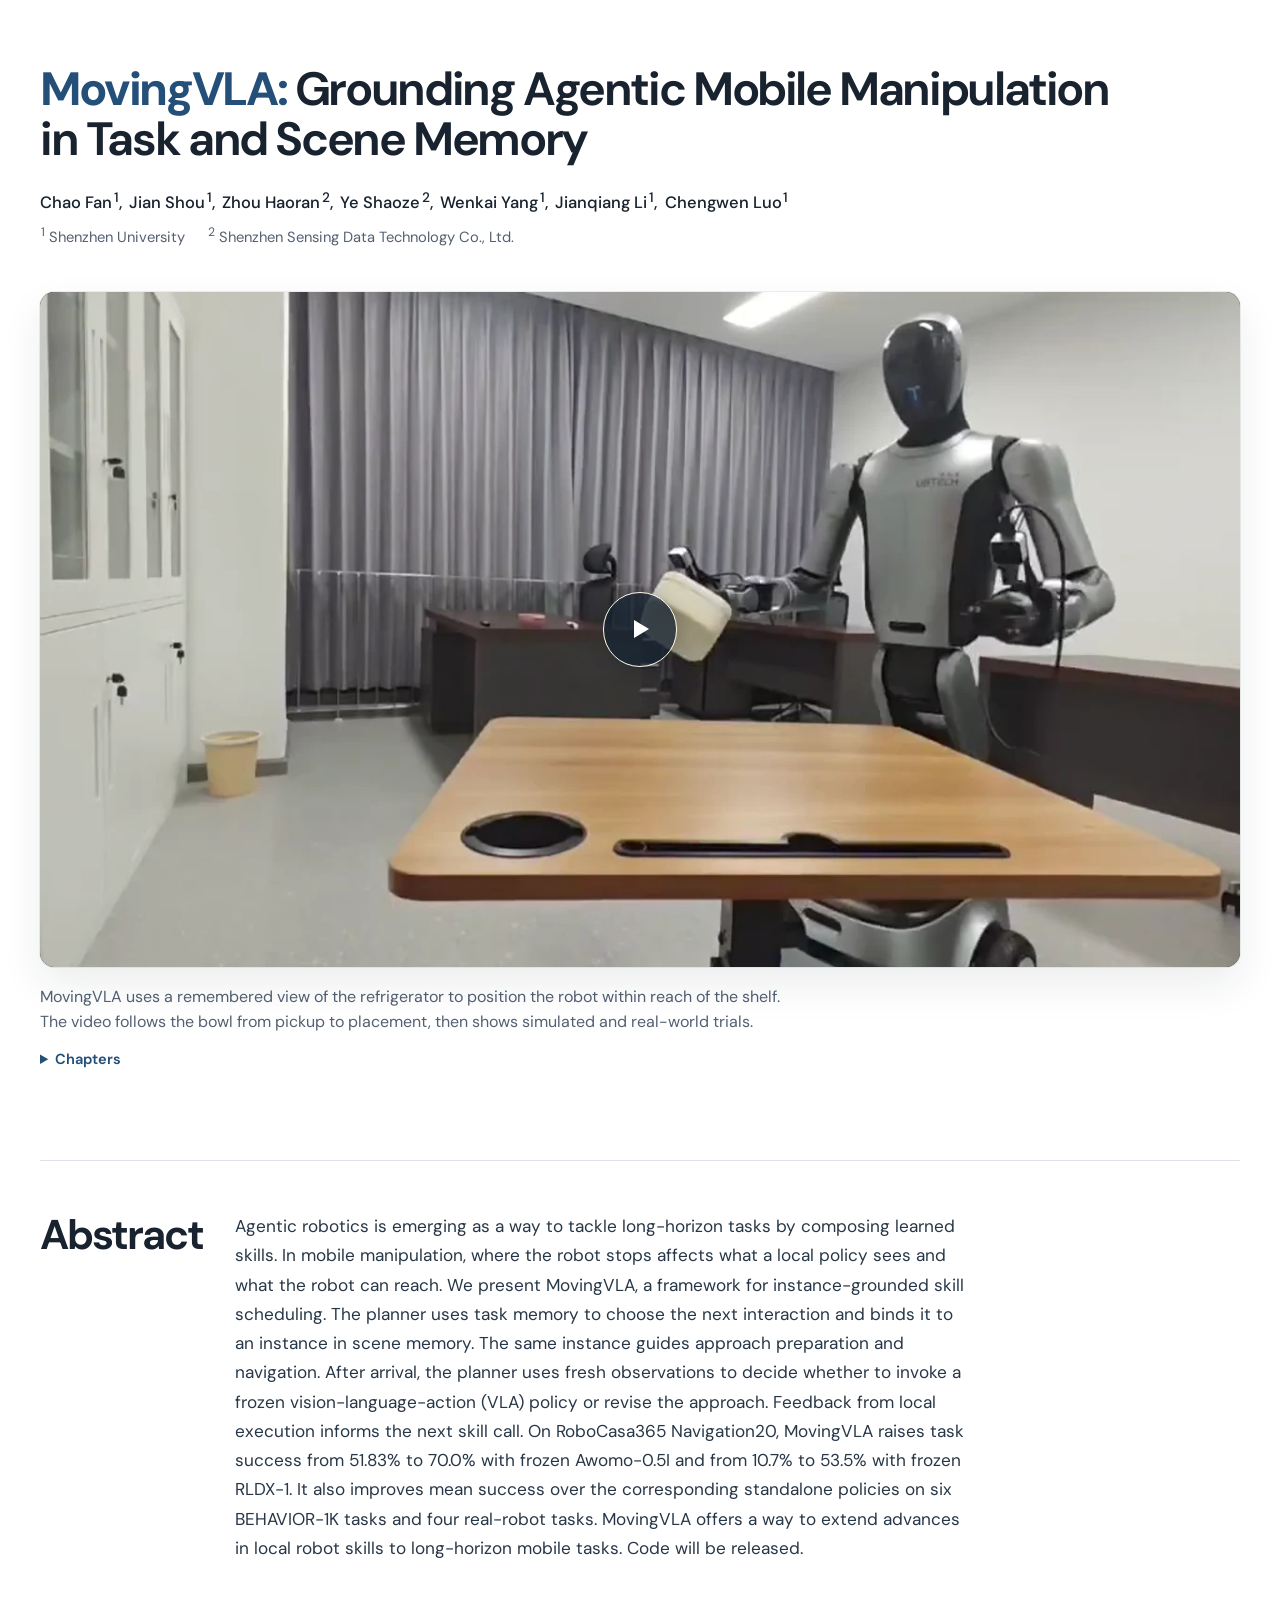
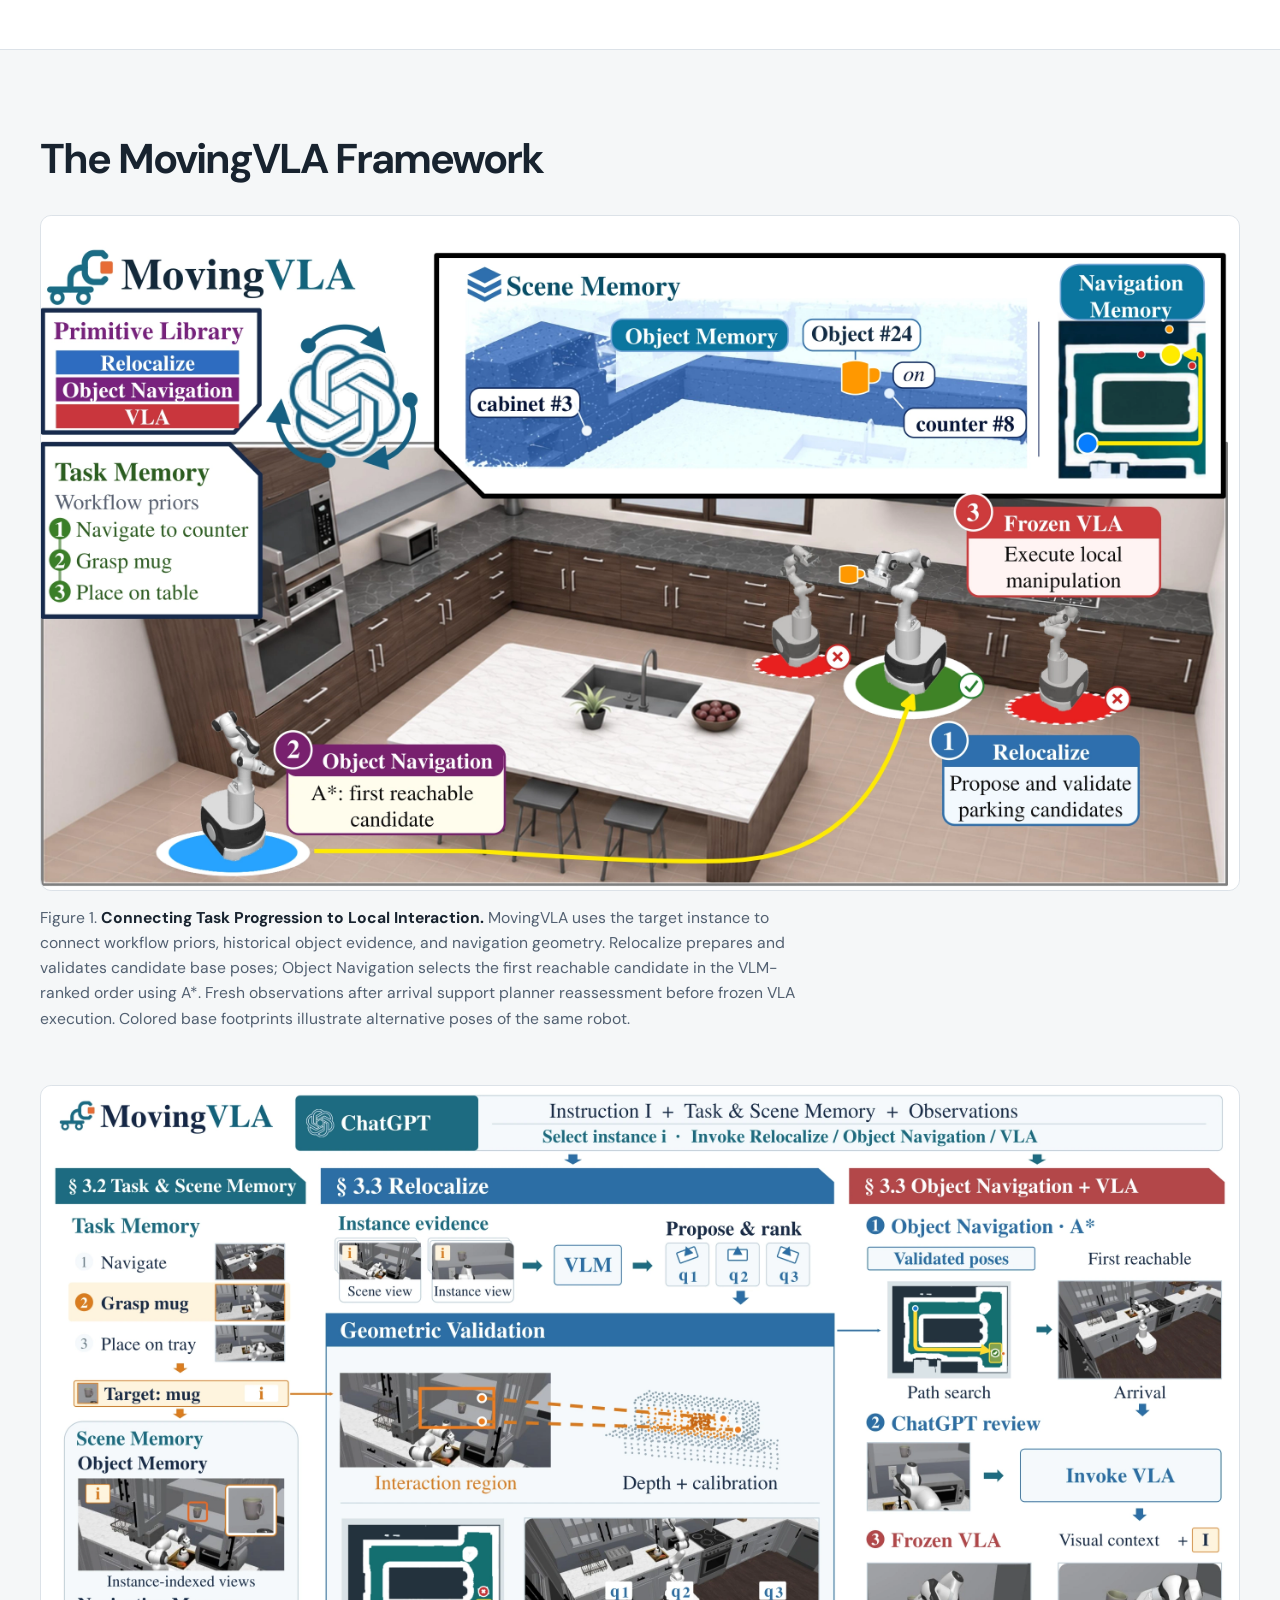
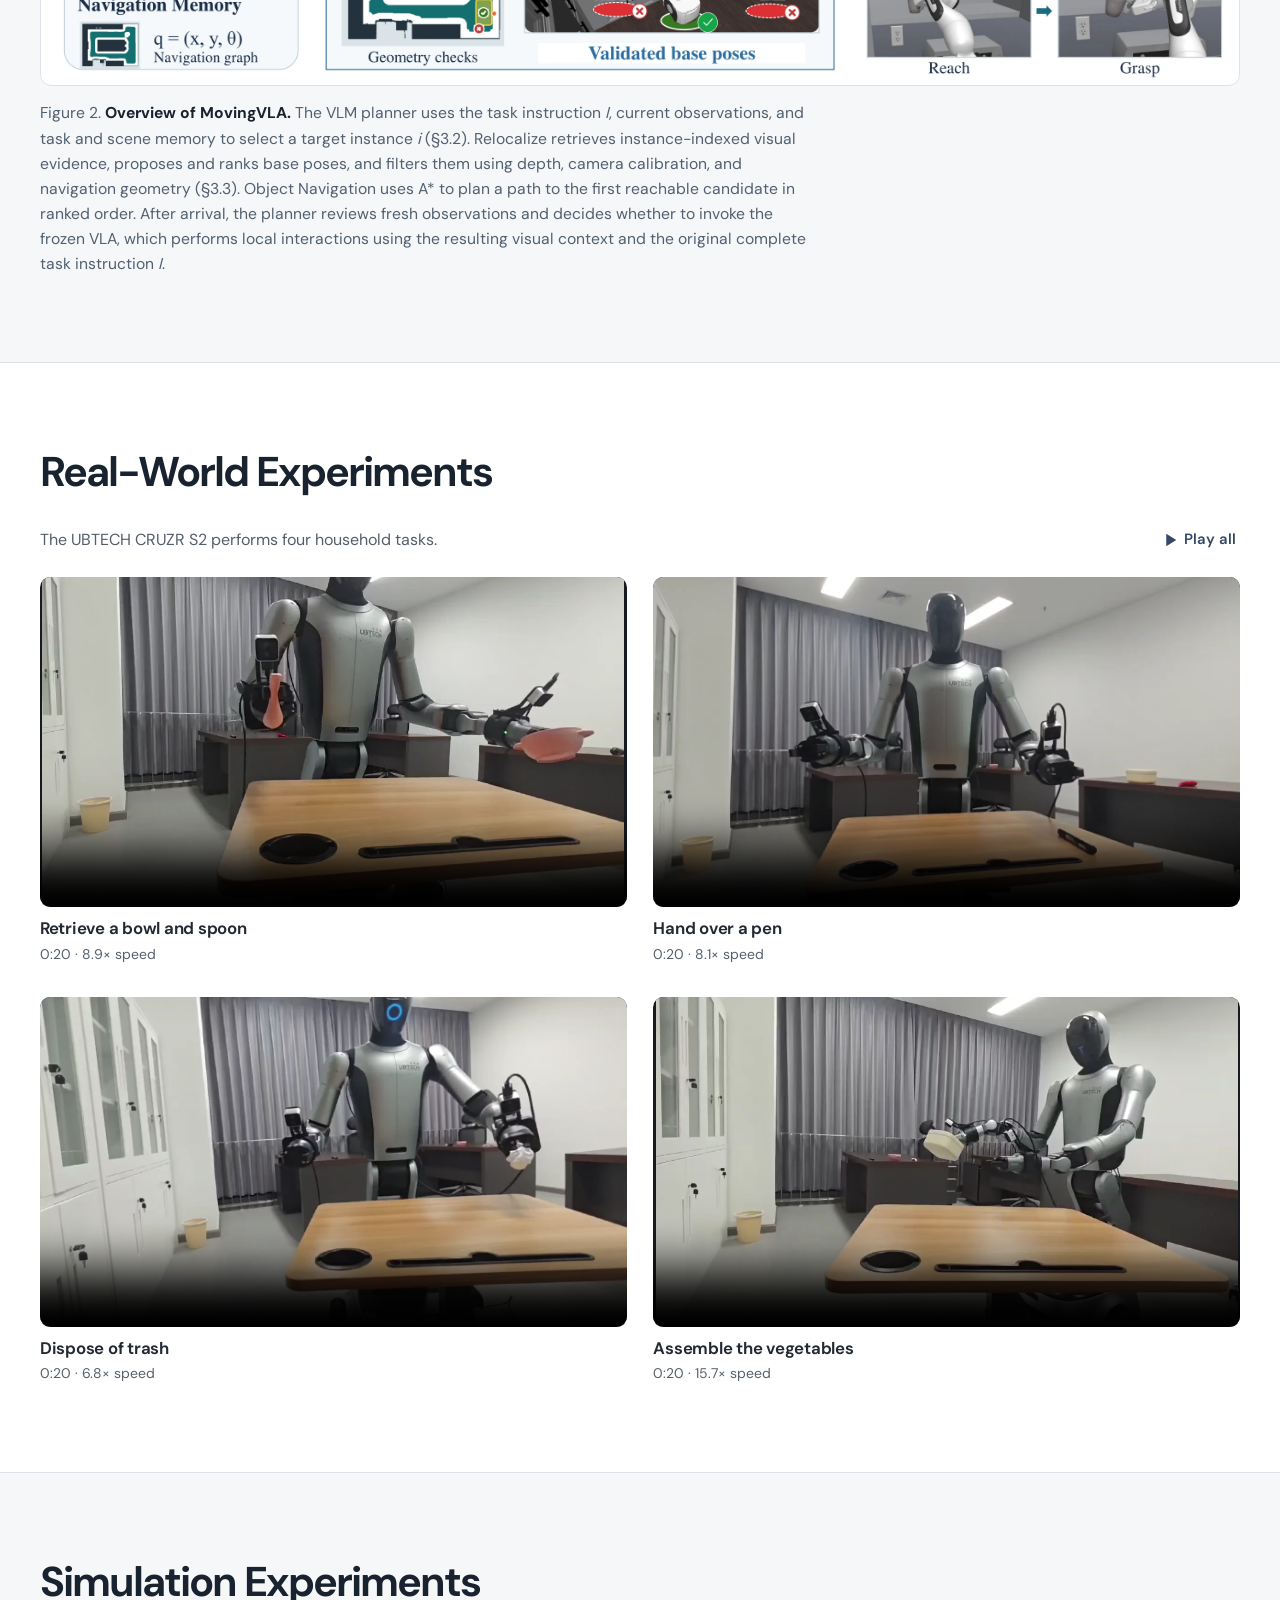
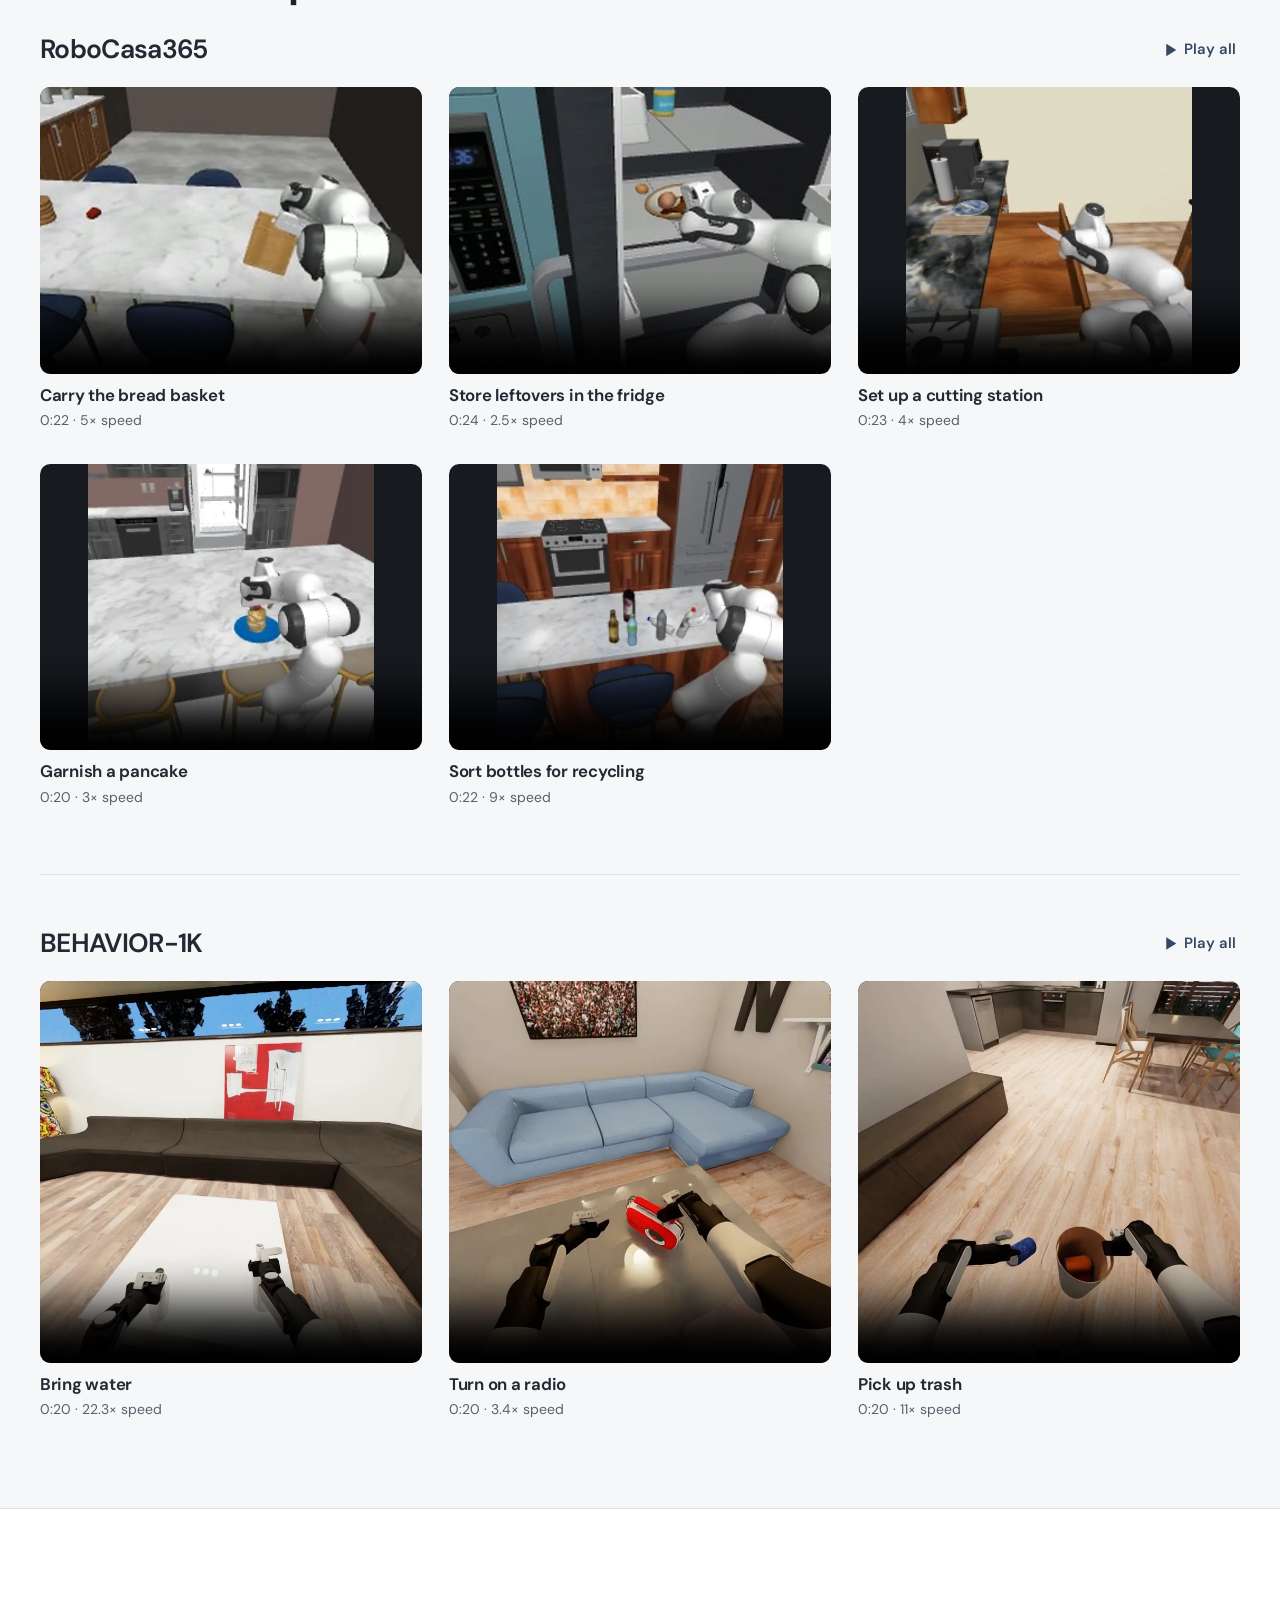
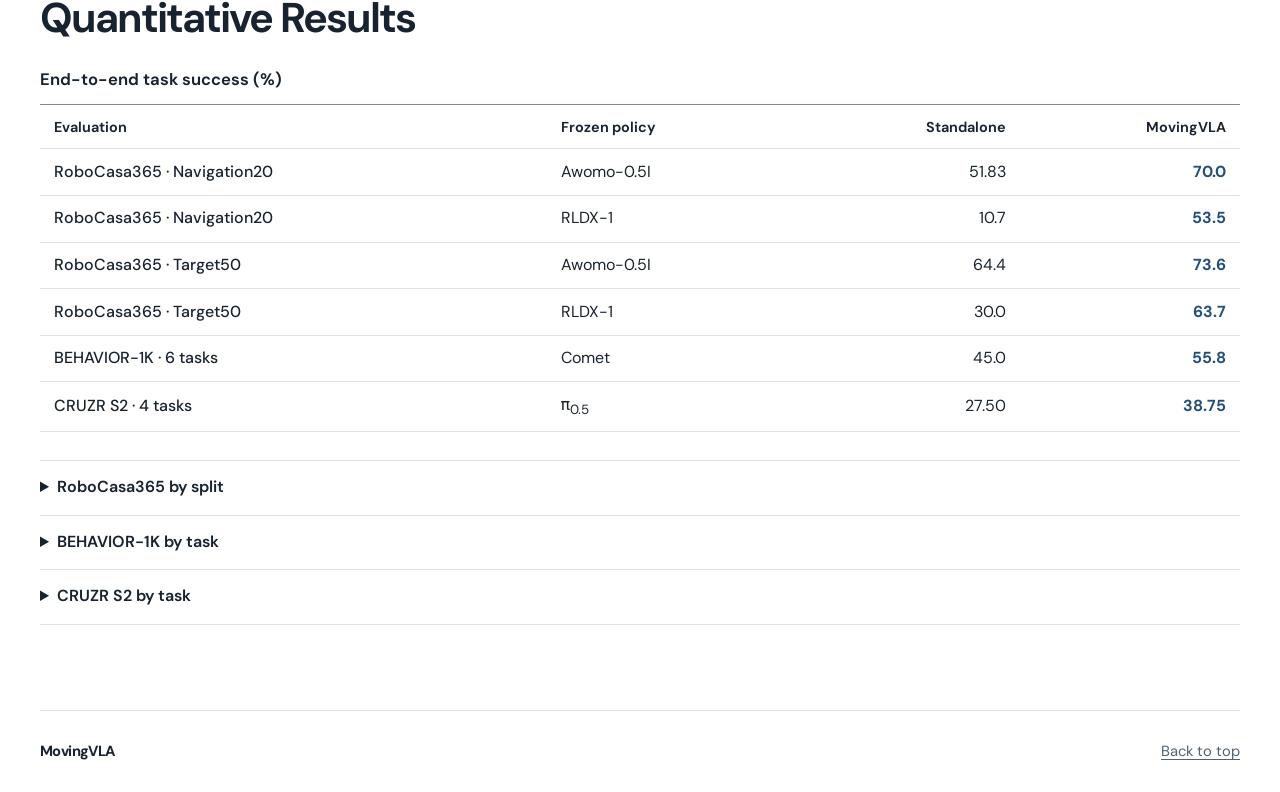
==== commit 19524e4c: "Refine the MovingVLA layout and publish the narrated film" ====
--- a/MovingVLA/index.html
+++ b/MovingVLA/index.html
@@ -8,15 +8,15 @@
   <title>MovingVLA: Grounding Agentic Mobile Manipulation in Task and Scene Memory</title>
   <link rel="icon" type="image/png" href="images/mark.png">
   <link rel="preload" href="fonts/dm-sans-latin.woff2" as="font" type="font/woff2" crossorigin>
-  <link rel="stylesheet" href="style.css">
-  <link rel="stylesheet" href="demos.css">
+  <link rel="stylesheet" href="style.css?v=2">
+  <link rel="stylesheet" href="demos.css?v=2">
   <script src="page.js" defer></script>
   <script src="demos.js" defer></script>
 </head>
 <body id="top">
   <a class="skip" href="#film">Skip to overview video</a>
   <header class="paper-header">
-    <h1><span class="paper-name">MovingVLA:</span> Grounding Agentic <span class="title-phrase">Mobile Manipulation</span> in Task and Scene Memory</h1>
+    <h1><span class="paper-name">MovingVLA:</span> Grounding Agentic <span class="title-phrase">Mobile Manipulation</span><br class="title-break"> in Task and Scene Memory</h1>
     <p class="byline" id="authors">
       <span>Chao Fan<sup>1</sup>,</span>
       <span>Jian Shou<sup>1</sup>,</span>
@@ -36,9 +36,8 @@
       <h2 id="film-heading" class="visually-hidden">MovingVLA overview video</h2>
       <figure>
         <div class="film-screen">
-          <video id="film-player" width="1440" height="810" controls muted playsinline preload="none" poster="media/project-film-cover.webp" aria-labelledby="film-heading" aria-describedby="film-caption">
-            <source src="media/movingvla-film.mp4" type="video/mp4">
-            <track kind="captions" src="media/captions-en.vtt" srclang="en" label="English">
+          <video id="film-player" width="1920" height="1080" controls playsinline preload="none" poster="media/project-film-cover.webp?v=2" aria-labelledby="film-heading" aria-describedby="film-caption">
+            <source src="media/movingvla-film.mp4?v=16" type="video/mp4">
             Your browser does not support embedded video.
           </video>
           <button id="film-cover" type="button" aria-label="Play the MovingVLA overview video" hidden>
@@ -52,13 +51,13 @@
       <details class="chapters">
         <summary>Chapters</summary>
         <nav aria-label="Video chapters">
-          <a href="media/movingvla-film.mp4#t=0" data-chapter="0" aria-current="true"><time>0:00</time> Overview</a>
-          <a href="media/movingvla-film.mp4#t=6" data-chapter="6"><time>0:06</time> Relocalize</a>
-          <a href="media/movingvla-film.mp4#t=21" data-chapter="21"><time>0:21</time> Object navigation</a>
-          <a href="media/movingvla-film.mp4#t=42" data-chapter="42"><time>0:42</time> Local manipulation</a>
-          <a href="media/movingvla-film.mp4#t=52" data-chapter="52"><time>0:52</time> Navigation trajectories</a>
-          <a href="media/movingvla-film.mp4#t=84" data-chapter="84"><time>1:24</time> BEHAVIOR-1K rollouts</a>
-          <a href="media/movingvla-film.mp4#t=104" data-chapter="104"><time>1:44</time> Real-robot rollouts</a>
+          <a href="media/movingvla-film.mp4?v=16#t=0" data-chapter="0" aria-current="true"><time>0:00</time> Overview</a>
+          <a href="media/movingvla-film.mp4?v=16#t=6" data-chapter="6"><time>0:06</time> Relocalize</a>
+          <a href="media/movingvla-film.mp4?v=16#t=21" data-chapter="21"><time>0:21</time> Object navigation</a>
+          <a href="media/movingvla-film.mp4?v=16#t=42" data-chapter="42"><time>0:42</time> Local manipulation</a>
+          <a href="media/movingvla-film.mp4?v=16#t=52" data-chapter="52"><time>0:52</time> Navigation trajectories</a>
+          <a href="media/movingvla-film.mp4?v=16#t=84" data-chapter="84"><time>1:24</time> BEHAVIOR-1K rollouts</a>
+          <a href="media/movingvla-film.mp4?v=16#t=104" data-chapter="104"><time>1:44</time> Real-robot rollouts</a>
         </nav>
       </details>
       <p id="film-status" role="status" hidden></p>
--- a/MovingVLA/style.css
+++ b/MovingVLA/style.css
@@ -5,11 +5,13 @@
   font-display: swap;
 }
 :root {
-  --ink: #20242d;
-  --muted: #58606c;
-  --blue: #284caa;
-  --line: #d9dfe8;
-  --wash: #f5f7fb;
+  --ink: #18232f;
+  --muted: #526071;
+  --blue: #244f79;
+  --line: #dce2e8;
+  --wash: #f5f7f8;
+  --page-width: 76rem;
+  --gutter: clamp(1rem, 4vw, 2.5rem);
   font: 100%/1.55 "DM Sans", system-ui, sans-serif;
   color: var(--ink);
   background: white;
@@ -28,60 +30,78 @@
   position: absolute; width: 1px; height: 1px; overflow: hidden; clip-path: inset(50%); white-space: nowrap;
 }
 .skip:focus { position: fixed; z-index: 4; top: .5rem; left: .5rem; padding: .65rem 1rem; background: white; }
-.page-width { width: min(64rem, calc(100% - 3rem)); margin-inline: auto; }
-.reading-width { width: min(46rem, calc(100% - 3rem)); margin-inline: auto; }
+.page-width, .paper-header, .project-film, .page-footer {
+  width: min(var(--page-width), calc(100% - var(--gutter) - var(--gutter)));
+  margin-inline: auto;
+}
+.reading-width { width: min(46rem, calc(100% - var(--gutter) - var(--gutter))); margin-inline: auto; }
 .page-width .reading-width { width: min(100%, 46rem); }
 .paper-header {
-  max-width: 70rem;
-  margin: auto;
-  padding: clamp(2.25rem, 4.5vw, 4.25rem) 1.25rem clamp(1.75rem, 3vw, 2.65rem);
-  text-align: center;
+  padding-block: clamp(2.5rem, 5vw, 4.8rem) clamp(1.75rem, 3.4vw, 3rem);
 }
 .paper-header h1 {
-  max-width: 68rem;
-  margin-inline: auto;
-  font-size: clamp(2rem, 3.45vw, 2.875rem);
-  font-weight: 630;
-  letter-spacing: -.045em;
-  line-height: 1.12;
-  text-wrap: balance;
+  font-size: clamp(2rem, 3.65vw, 3.2rem);
+  font-weight: 655;
+  letter-spacing: -.051em;
+  line-height: 1.08;
+  text-wrap: pretty;
 }
-.paper-name { font-weight: 740; color: var(--blue); }
+.paper-name { font-weight: 750; color: var(--blue); }
 .title-phrase { display: inline-block; }
-.byline { margin-top: 1.1rem; color: var(--muted); font-size: 1.02rem; }
+.title-break { display: none; }
+@media (min-width: 900px) {
+  .title-break { display: initial; }
+}
+.byline { margin-top: 1.4rem; color: var(--ink); font-size: 1.03rem; font-weight: 525; }
 .byline span, .affiliations span { display: inline-block; }
-.byline span { margin-inline: .08em; }
-.affiliations { margin-top: .45rem; color: var(--muted); font-size: .9rem; }
-.affiliations span { margin-inline: .55em; }
+.byline span { margin-inline-end: .21em; }
+.affiliations { margin-top: .4rem; color: var(--muted); font-size: .92rem; }
+.affiliations span { margin-inline-end: 1.15em; }
 .affiliations sup, .byline sup { margin-left: .12em; }
-.project-film { width: min(58rem, calc(100% - 3rem)); margin: auto; }
-.film-screen { position: relative; isolation: isolate; overflow: hidden; background: #151922; border-radius: .7rem; }
+.film-screen {
+  position: relative;
+  isolation: isolate;
+  overflow: hidden;
+  background: #141b24;
+  border-radius: .9rem;
+  box-shadow: 0 0 0 1px #18232f12, 0 1.1rem 2.6rem #18232f15;
+}
 .film-screen video { width: 100%; height: auto; aspect-ratio: 16 / 9; }
 #film-cover { position: absolute; inset: 0; width: 100%; border: 0; background: transparent; color: white; display: grid; place-content: center; }
 #film-cover:focus-visible { outline-offset: -5px; }
-.cover-play { width: clamp(3.3rem, 5.8vw, 5rem); aspect-ratio: 1; display: grid; place-content: center; background: #101929bf; border: 2px solid #fffc; border-radius: 50%; box-shadow: 0 3px 18px #0d15283d; }
+.cover-play { width: clamp(3.3rem, 5.8vw, 5.25rem); aspect-ratio: 1; display: grid; place-content: center; background: #152432be; border: 1.5px solid #fffde8; border-radius: 50%; box-shadow: 0 3px 18px #0d15283d; }
 .cover-play i { width: 0; height: 0; border-block: .61rem solid transparent; border-left: .98rem solid white; margin-left: .2rem; }
-#film-cover:hover .cover-play { background: #223e86ed; }
-.film-caption { padding-top: .95rem; }
-.film-caption p { color: var(--ink); font-size: 1rem; }
-.chapters { margin-top: .65rem; font-size: .88rem; }
+#film-cover:hover .cover-play { background: #244f79f5; }
+.film-caption { padding-top: 1.15rem; }
+.film-caption p { max-width: 48rem; color: var(--muted); font-size: 1rem; }
+.chapters { margin-top: .65rem; font-size: .91rem; }
 .chapters summary { width: fit-content; color: var(--blue); font-weight: 630; padding: .2rem 0; }
 .chapters nav { margin-top: .6rem; padding: .9rem 0; border-block: 1px solid var(--line); display: grid; grid-template-columns: repeat(auto-fit, minmax(13rem, 1fr)); gap: .3rem 1rem; }
 .chapters a { padding: .35rem 0; color: var(--muted); text-decoration: none; }
 .chapters a:hover, .chapters a[aria-current] { color: var(--blue); text-decoration: underline; }
 .chapters time { font-variant-numeric: tabular-nums; font-weight: 650; margin-right: .25rem; }
 #film-status { color: var(--muted); margin-top: .55rem; }
-.paper-section { padding-block: clamp(3.5rem, 6vw, 5.4rem); }
-.section-heading { text-align: center; font-size: clamp(1.95rem, 3.2vw, 2.65rem); letter-spacing: -.048em; font-weight: 690; line-height: 1.15; margin-bottom: 1.35rem; }
+.paper-section { padding-block: clamp(3.5rem, 6.7vw, 6.1rem); }
+.section-heading { font-size: clamp(1.95rem, 3.25vw, 2.85rem); letter-spacing: -.048em; font-weight: 675; line-height: 1.13; margin-bottom: 1.6rem; }
+#abstract .reading-width {
+  width: min(var(--page-width), calc(100% - var(--gutter) - var(--gutter)));
+  display: grid;
+  grid-template-columns: minmax(9rem, .34fr) minmax(0, 46rem);
+  gap: 1.15rem clamp(1.5rem, 4vw, 4.5rem);
+  border-top: 1px solid var(--line);
+  padding-top: clamp(1.75rem, 4vw, 3.3rem);
+}
+#abstract .section-heading { margin-bottom: 0; }
+#abstract p { color: #283747; }
 #abstract p, #method .reading-width p { line-height: 1.7; font-size: 1.075rem; }
 #abstract p + p, #method .reading-width p + p { margin-top: .85rem; }
-#method, #simulation { background: var(--wash); }
-.paper-figure { width: min(100%, 55rem); margin: 2.3rem auto 0; }
-.paper-figure + .paper-figure { margin-top: 3.75rem; }
-.paper-figure button { width: 100%; padding: 0; display: block; background: white; border: 1px solid var(--line); border-radius: .5rem; overflow: hidden; cursor: zoom-in; }
+#method, #simulation { background: var(--wash); border-block: 1px solid var(--line); }
+.paper-figure { margin: 2rem 0 0; }
+.paper-figure + .paper-figure { margin-top: 3.4rem; }
+.paper-figure button { width: 100%; padding: 0; display: block; background: white; border: 1px solid var(--line); border-radius: .7rem; overflow: hidden; cursor: zoom-in; }
 .paper-figure button:hover { border-color: #7190c8; }
 .paper-figure img { width: 100%; height: auto; }
-.paper-figure figcaption { max-width: 48rem; margin: .9rem auto 0; color: var(--muted); font-size: .98rem; line-height: 1.6; }
+.paper-figure figcaption { max-width: 48rem; margin-top: .9rem; color: var(--muted); font-size: .98rem; line-height: 1.6; }
 .paper-figure figcaption strong { color: var(--ink); }
 .table-scroll { overflow-x: auto; }
 .results-table { width: 100%; border-collapse: collapse; text-align: left; font-size: 1rem; font-variant-numeric: tabular-nums; }
@@ -92,7 +112,6 @@
 .results-table tbody th { font-weight: 500; }
 .results-table td { white-space: nowrap; }
 .results-table td, .results-table thead th:not(:first-child) { text-align: right; }
-#results .page-width { max-width: 55rem; }
 #results .page-width > .table-scroll .results-table td:nth-child(2), #results .page-width > .table-scroll thead th:nth-child(2) { text-align: left; }
 #results .page-width > .table-scroll .results-table td:last-child { color: var(--blue); font-weight: 690; }
 .result-details { margin-top: 1.75rem; border-top: 1px solid var(--line); }
@@ -110,17 +129,18 @@
 .viewer-image { max-height: 78dvh; overflow: auto; }
 .viewer-image img { width: 100%; height: auto; object-fit: contain; max-height: 78dvh; }
 .viewer-image.full-size img { max-width: none; max-height: none; width: auto; }
-.page-footer { width: min(64rem, calc(100% - 3rem)); margin: auto; display: flex; align-items: center; justify-content: space-between; padding: 1.8rem 0; gap: 1rem; font-size: .92rem; }
+.page-footer { border-top: 1px solid var(--line); display: flex; align-items: center; justify-content: space-between; padding: 1.8rem 0; gap: 1rem; font-size: .92rem; }
 .page-footer > span { font-weight: 720; letter-spacing: -.04em; }
 .page-footer a { color: var(--muted); }
 @media (max-width: 600px) {
-  .paper-header { padding: 2.2rem 1rem 1.45rem; }
-  .paper-header h1 { font-size: clamp(1.3rem, 6.65vw, 2.3rem); }
-  .byline { margin-top: .8rem; font-size: .95rem; }
-  .project-film, .reading-width, .page-width, .page-footer { width: calc(100% - 2rem); }
-  .film-screen { border-radius: .45rem; }
+  .paper-header { padding-block: 2.2rem 1.45rem; }
+  .paper-header h1 { font-size: clamp(1.46rem, 7vw, 2.35rem); }
+  .byline { margin-top: 1rem; font-size: .95rem; }
+  .affiliations { font-size: .85rem; }
+  .film-screen { border-radius: .65rem; }
   .film-caption { padding-top: .7rem; }
   .paper-section { padding-block: 3.15rem; }
+  #abstract .reading-width { grid-template-columns: 1fr; }
   #abstract p, #method .reading-width p { font-size: 1rem; }
   .results-table { font-size: .9rem; }
   .results-table :is(td, th) { padding: .55rem .45rem; }
--- a/MovingVLA/demos.css
+++ b/MovingVLA/demos.css
@@ -7,7 +7,11 @@
 }
 .gallery-preamble p { margin: 0; color: #545e6a; font-size: 1rem; }
 .gallery-panel { scroll-margin-top: 1.5rem; }
-.gallery-panel + .gallery-panel { margin-top: clamp(2.6rem, 5vw, 4.3rem); }
+.gallery-panel + .gallery-panel {
+  margin-top: clamp(2.6rem, 5vw, 4rem);
+  padding-top: clamp(1.2rem, 2.6vw, 2rem);
+  border-top: 1px solid var(--line);
+}
 .gallery-caption {
   margin: 0;
   color: #232933;
@@ -46,7 +50,7 @@
 .gallery-grid {
   display: grid;
   grid-template-columns: repeat(3, minmax(0, 1fr));
-  gap: 1.8rem clamp(.85rem, 2vw, 1.45rem);
+  gap: 1.9rem clamp(1rem, 2.1vw, 1.75rem);
 }
 .gallery-real .gallery-grid { grid-template-columns: repeat(2, minmax(0, 1fr)); }
 .gallery-trial { margin: 0; min-width: 0; }
@@ -57,7 +61,7 @@
   aspect-ratio: 4 / 3;
   object-fit: contain;
   background: #171b20;
-  border-radius: 6px;
+  border-radius: .65rem;
 }
 .gallery-real video { aspect-ratio: 16 / 9; }
 .gallery-behavior video { aspect-ratio: 1; }
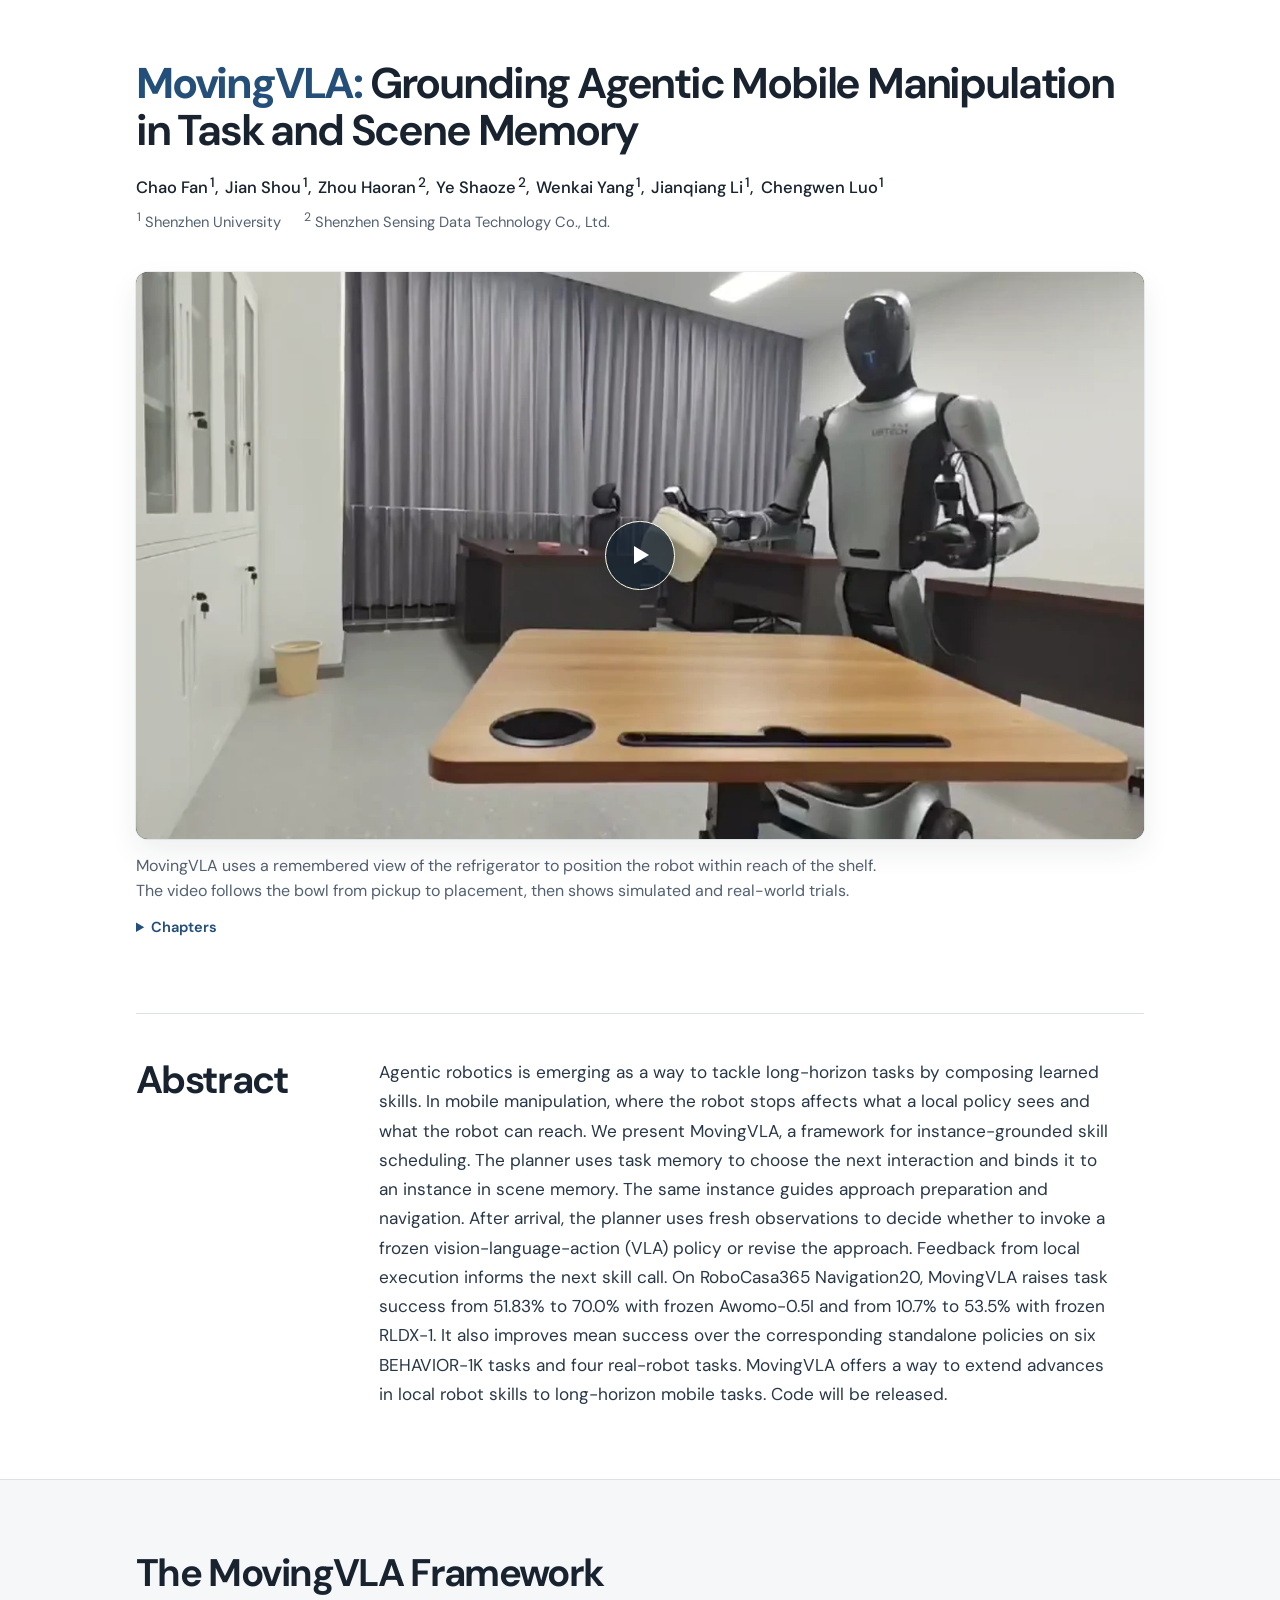
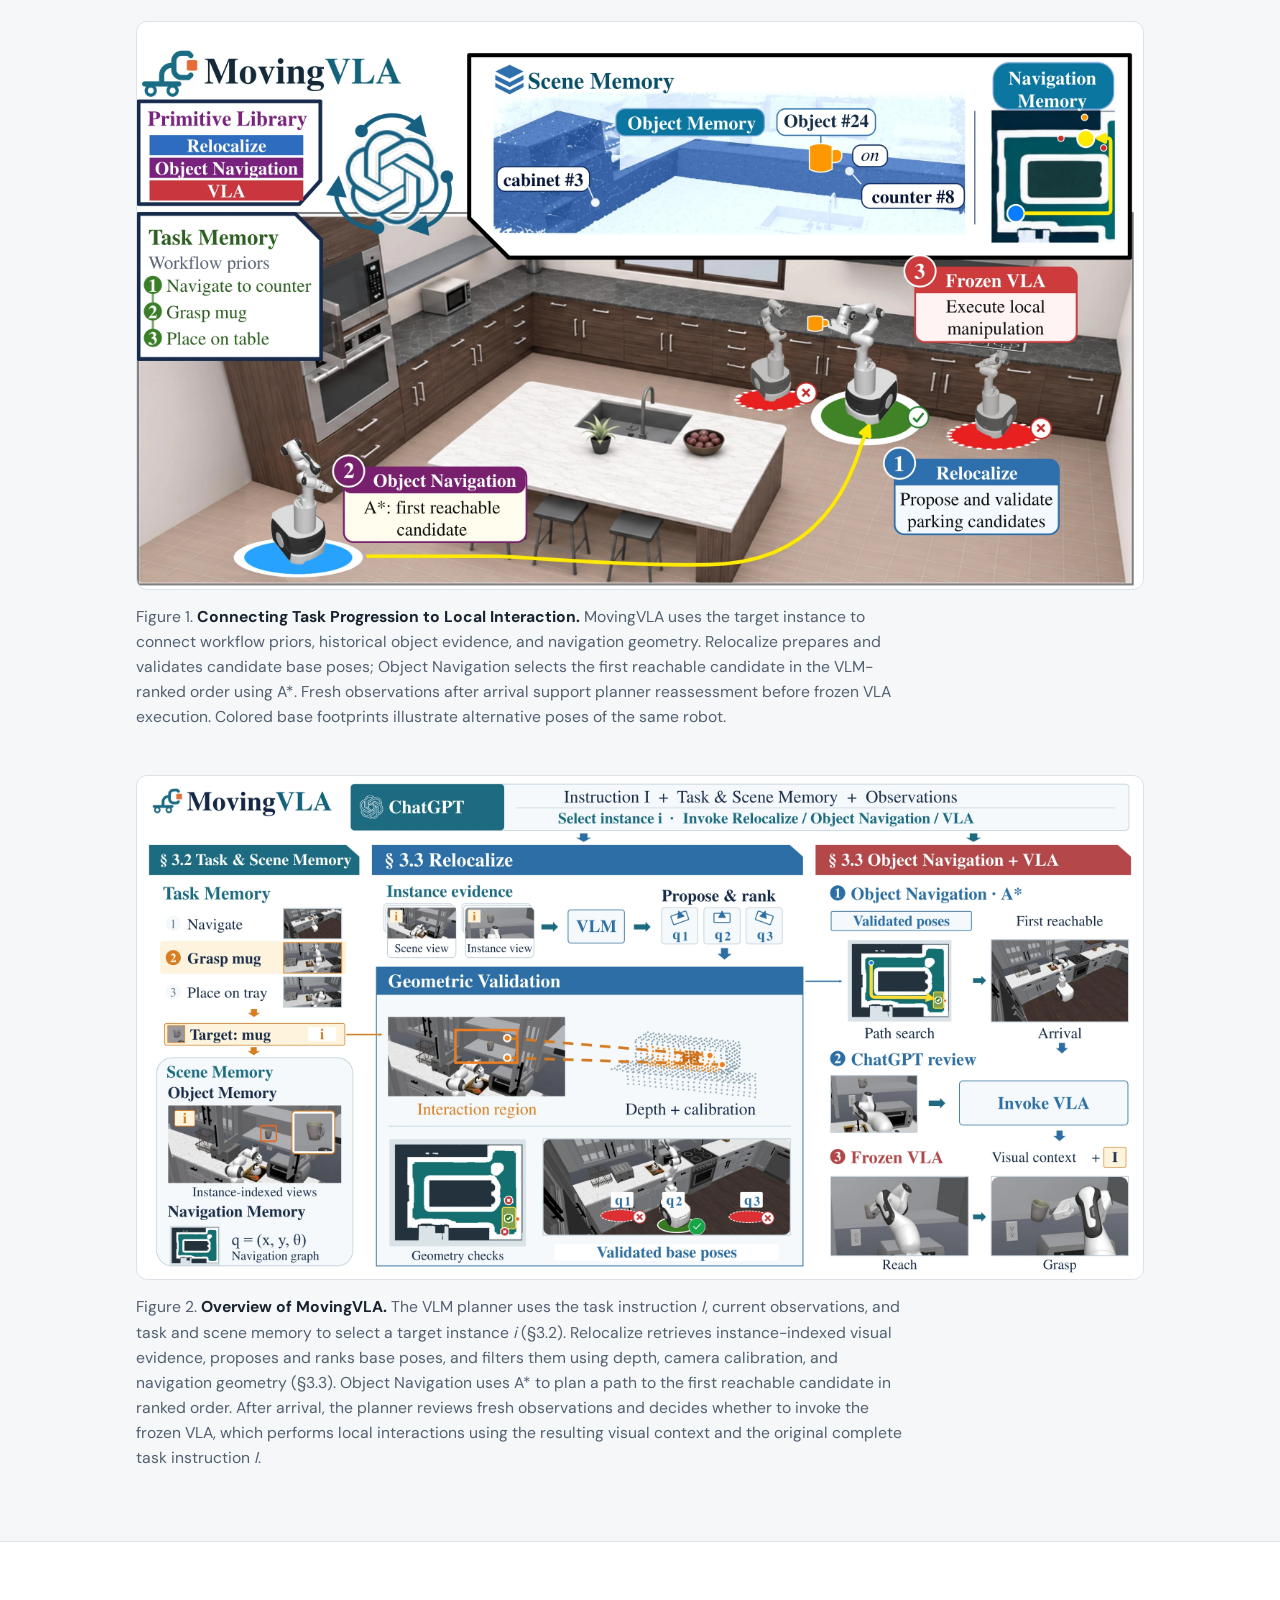
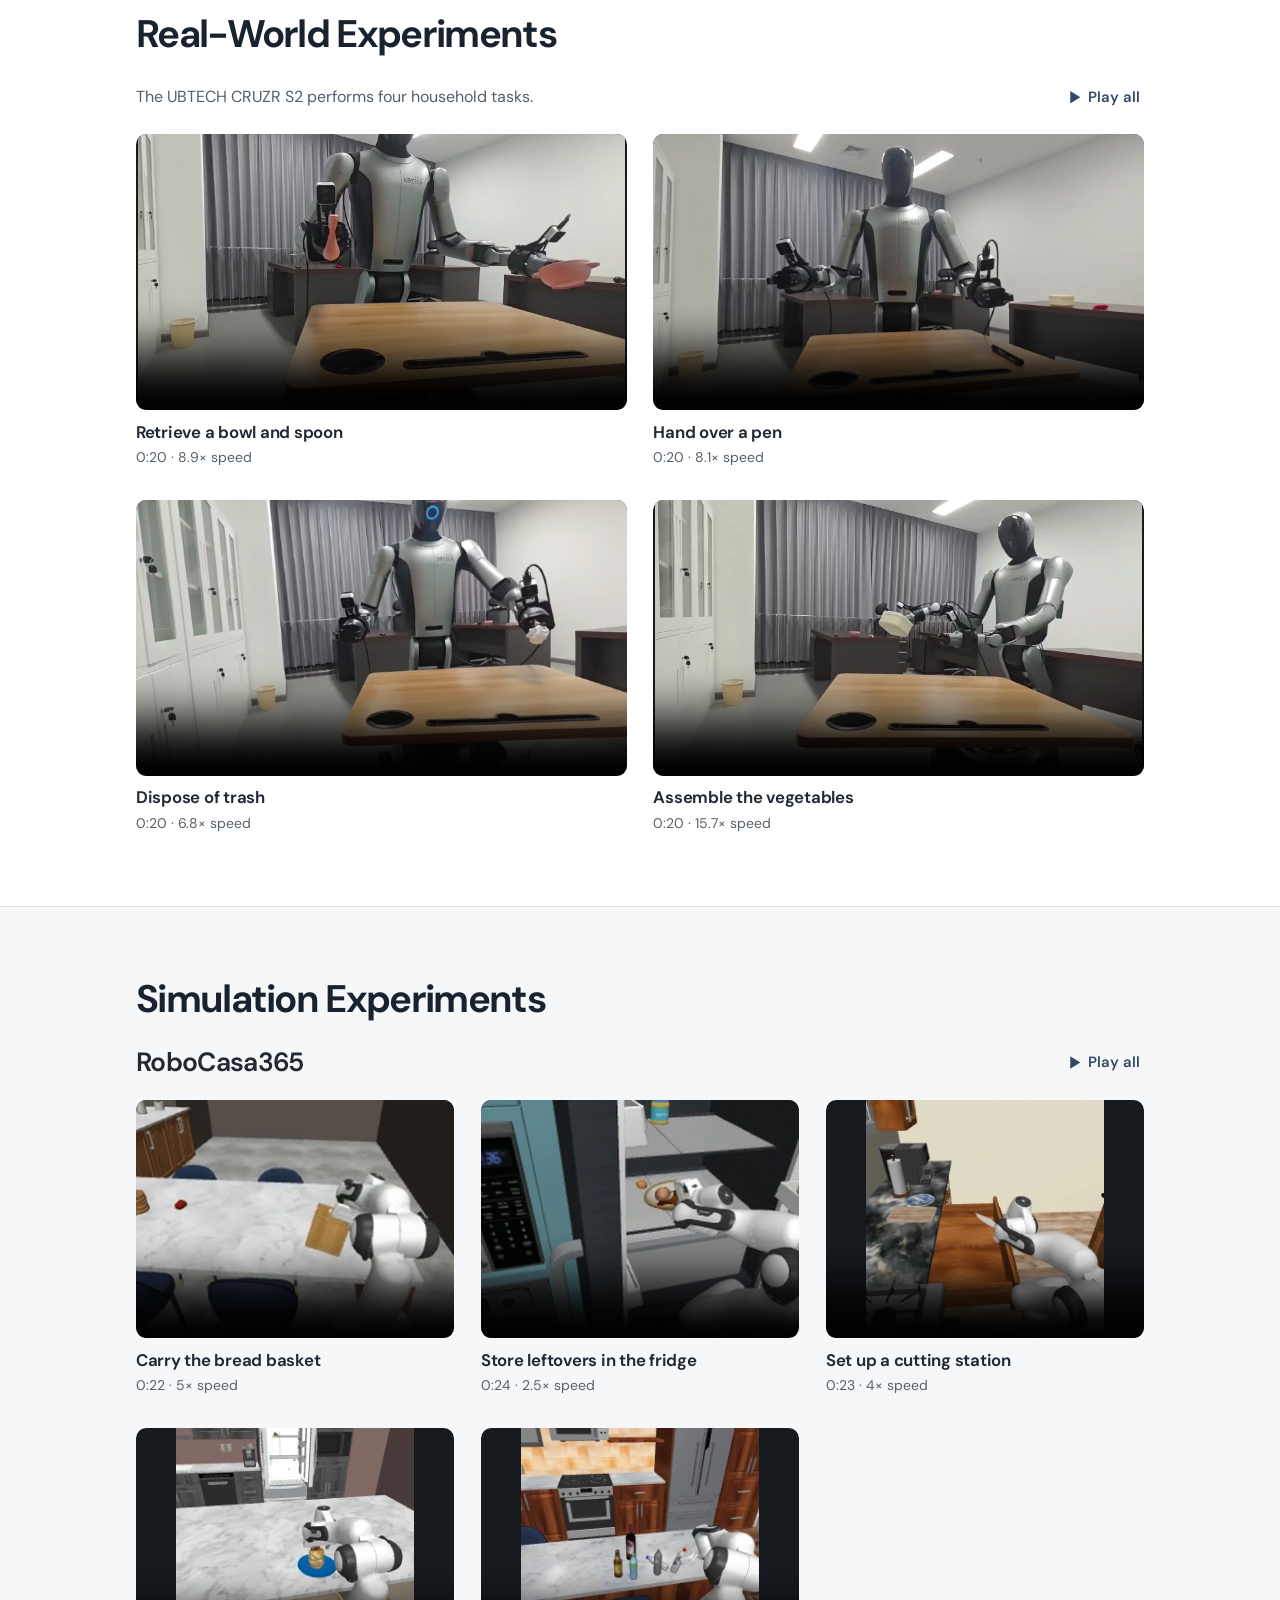
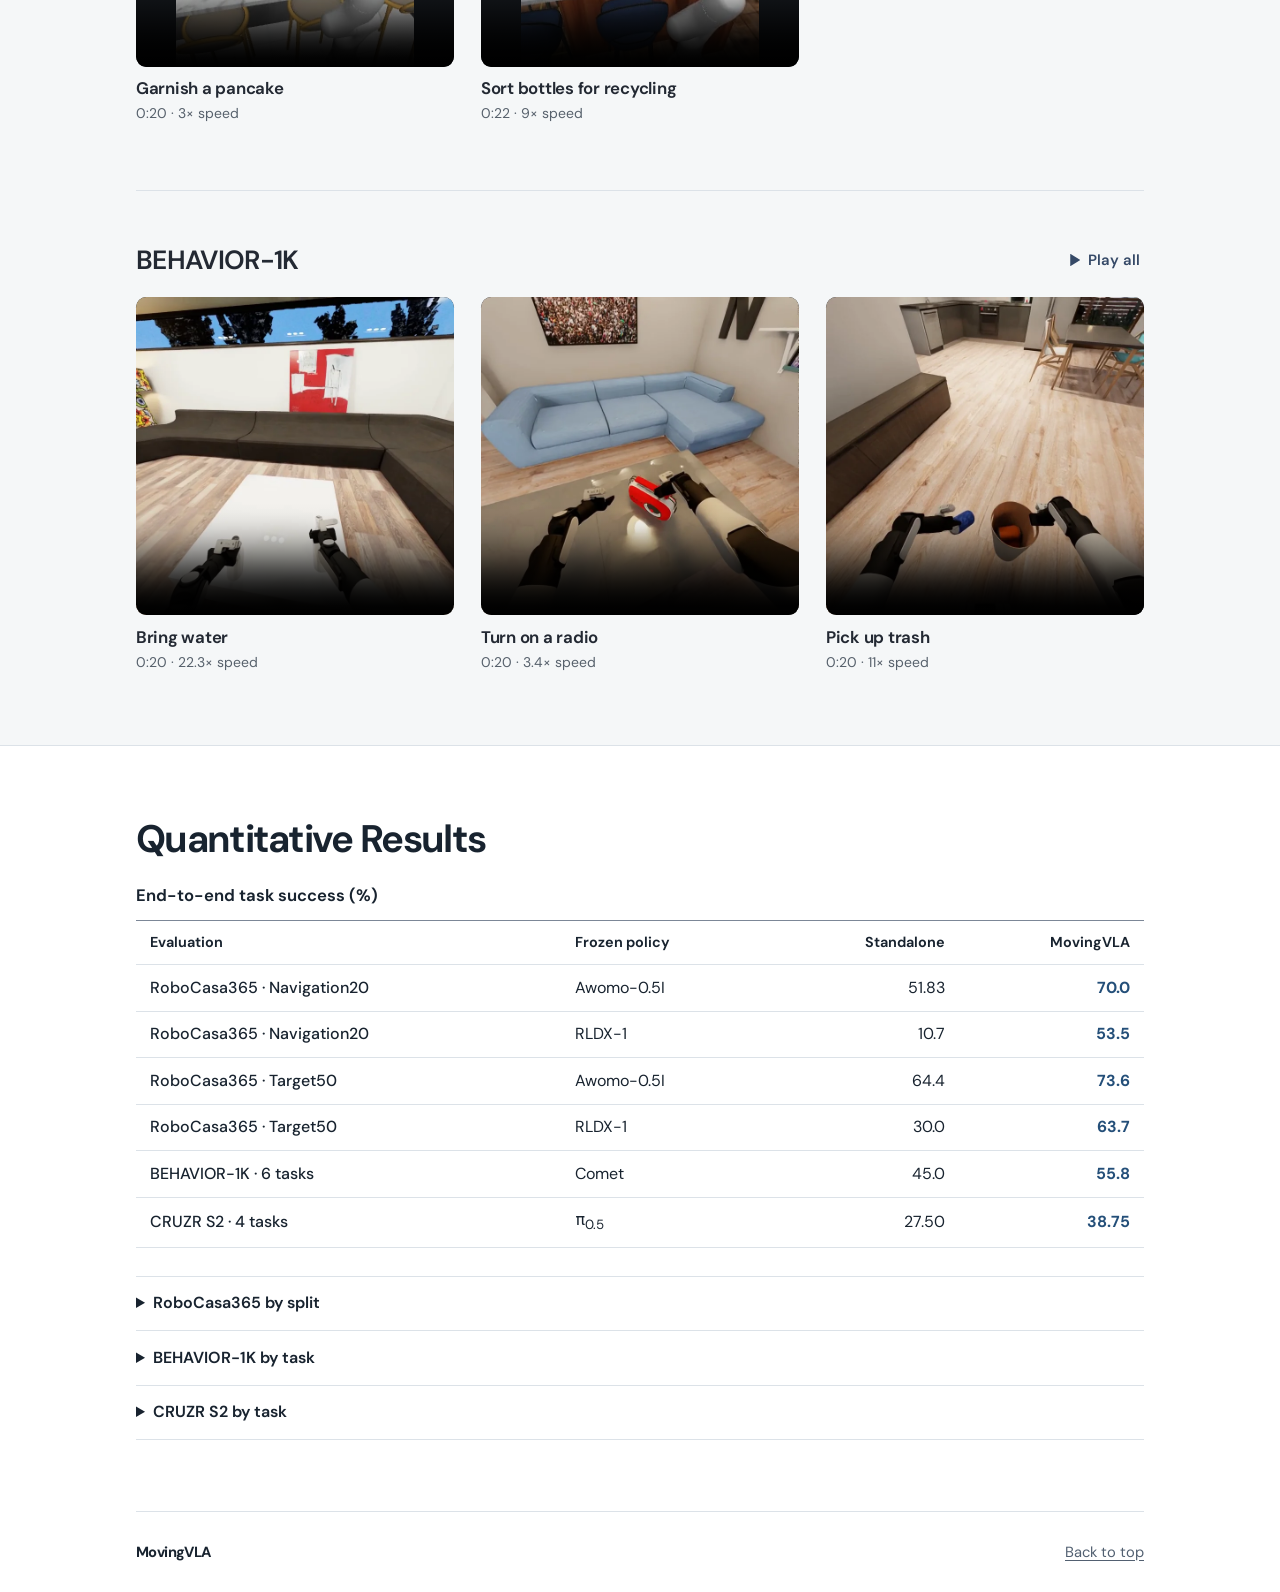
==== commit f5ae68f8: "Refine MovingVLA desktop proportions" ====
--- a/MovingVLA/index.html
+++ b/MovingVLA/index.html
@@ -8,7 +8,7 @@
   <title>MovingVLA: Grounding Agentic Mobile Manipulation in Task and Scene Memory</title>
   <link rel="icon" type="image/png" href="images/mark.png">
   <link rel="preload" href="fonts/dm-sans-latin.woff2" as="font" type="font/woff2" crossorigin>
-  <link rel="stylesheet" href="style.css?v=2">
+  <link rel="stylesheet" href="style.css?v=3">
   <link rel="stylesheet" href="demos.css?v=2">
   <script src="page.js" defer></script>
   <script src="demos.js" defer></script>
--- a/MovingVLA/style.css
+++ b/MovingVLA/style.css
@@ -10,7 +10,7 @@
   --blue: #244f79;
   --line: #dce2e8;
   --wash: #f5f7f8;
-  --page-width: 76rem;
+  --page-width: 63rem;
   --gutter: clamp(1rem, 4vw, 2.5rem);
   font: 100%/1.55 "DM Sans", system-ui, sans-serif;
   color: var(--ink);
@@ -37,10 +37,10 @@
 .reading-width { width: min(46rem, calc(100% - var(--gutter) - var(--gutter))); margin-inline: auto; }
 .page-width .reading-width { width: min(100%, 46rem); }
 .paper-header {
-  padding-block: clamp(2.5rem, 5vw, 4.8rem) clamp(1.75rem, 3.4vw, 3rem);
+  padding-block: clamp(2.5rem, 4.7vw, 4rem) clamp(1.75rem, 3vw, 2.5rem);
 }
 .paper-header h1 {
-  font-size: clamp(2rem, 3.65vw, 3.2rem);
+  font-size: clamp(2rem, 3.65vw, 2.6875rem);
   font-weight: 655;
   letter-spacing: -.051em;
   line-height: 1.08;
@@ -52,7 +52,7 @@
 @media (min-width: 900px) {
   .title-break { display: initial; }
 }
-.byline { margin-top: 1.4rem; color: var(--ink); font-size: 1.03rem; font-weight: 525; }
+.byline { margin-top: 1.2rem; color: var(--ink); font-size: 1.03rem; font-weight: 525; }
 .byline span, .affiliations span { display: inline-block; }
 .byline span { margin-inline-end: .21em; }
 .affiliations { margin-top: .4rem; color: var(--muted); font-size: .92rem; }
@@ -63,16 +63,16 @@
   isolation: isolate;
   overflow: hidden;
   background: #141b24;
-  border-radius: .9rem;
-  box-shadow: 0 0 0 1px #18232f12, 0 1.1rem 2.6rem #18232f15;
+  border-radius: .75rem;
+  box-shadow: 0 0 0 1px #18232f12, 0 .75rem 1.8rem #18232f14;
 }
 .film-screen video { width: 100%; height: auto; aspect-ratio: 16 / 9; }
 #film-cover { position: absolute; inset: 0; width: 100%; border: 0; background: transparent; color: white; display: grid; place-content: center; }
 #film-cover:focus-visible { outline-offset: -5px; }
-.cover-play { width: clamp(3.3rem, 5.8vw, 5.25rem); aspect-ratio: 1; display: grid; place-content: center; background: #152432be; border: 1.5px solid #fffde8; border-radius: 50%; box-shadow: 0 3px 18px #0d15283d; }
+.cover-play { width: clamp(3.3rem, 5.4vw, 4.4rem); aspect-ratio: 1; display: grid; place-content: center; background: #152432be; border: 1.5px solid #fffde8; border-radius: 50%; box-shadow: 0 3px 18px #0d15283d; }
 .cover-play i { width: 0; height: 0; border-block: .61rem solid transparent; border-left: .98rem solid white; margin-left: .2rem; }
 #film-cover:hover .cover-play { background: #244f79f5; }
-.film-caption { padding-top: 1.15rem; }
+.film-caption { padding-top: .95rem; }
 .film-caption p { max-width: 48rem; color: var(--muted); font-size: 1rem; }
 .chapters { margin-top: .65rem; font-size: .91rem; }
 .chapters summary { width: fit-content; color: var(--blue); font-weight: 630; padding: .2rem 0; }
@@ -81,23 +81,23 @@
 .chapters a:hover, .chapters a[aria-current] { color: var(--blue); text-decoration: underline; }
 .chapters time { font-variant-numeric: tabular-nums; font-weight: 650; margin-right: .25rem; }
 #film-status { color: var(--muted); margin-top: .55rem; }
-.paper-section { padding-block: clamp(3.5rem, 6.7vw, 6.1rem); }
-.section-heading { font-size: clamp(1.95rem, 3.25vw, 2.85rem); letter-spacing: -.048em; font-weight: 675; line-height: 1.13; margin-bottom: 1.6rem; }
+.paper-section { padding-block: clamp(3.25rem, 5.5vw, 5rem); }
+.section-heading { font-size: clamp(1.85rem, 3vw, 2.4rem); letter-spacing: -.044em; font-weight: 675; line-height: 1.15; margin-bottom: 1.4rem; }
 #abstract .reading-width {
   width: min(var(--page-width), calc(100% - var(--gutter) - var(--gutter)));
   display: grid;
-  grid-template-columns: minmax(9rem, .34fr) minmax(0, 46rem);
-  gap: 1.15rem clamp(1.5rem, 4vw, 4.5rem);
+  grid-template-columns: clamp(9rem, 15vw, 13.75rem) minmax(0, 46rem);
+  gap: 1.15rem clamp(1.5rem, 4vw, 3.25rem);
   border-top: 1px solid var(--line);
-  padding-top: clamp(1.75rem, 4vw, 3.3rem);
+  padding-top: clamp(1.6rem, 3.5vw, 2.75rem);
 }
 #abstract .section-heading { margin-bottom: 0; }
 #abstract p { color: #283747; }
 #abstract p, #method .reading-width p { line-height: 1.7; font-size: 1.075rem; }
 #abstract p + p, #method .reading-width p + p { margin-top: .85rem; }
 #method, #simulation { background: var(--wash); border-block: 1px solid var(--line); }
-.paper-figure { margin: 2rem 0 0; }
-.paper-figure + .paper-figure { margin-top: 3.4rem; }
+.paper-figure { margin: 1.65rem 0 0; }
+.paper-figure + .paper-figure { margin-top: 2.85rem; }
 .paper-figure button { width: 100%; padding: 0; display: block; background: white; border: 1px solid var(--line); border-radius: .7rem; overflow: hidden; cursor: zoom-in; }
 .paper-figure button:hover { border-color: #7190c8; }
 .paper-figure img { width: 100%; height: auto; }
@@ -132,6 +132,9 @@
 .page-footer { border-top: 1px solid var(--line); display: flex; align-items: center; justify-content: space-between; padding: 1.8rem 0; gap: 1rem; font-size: .92rem; }
 .page-footer > span { font-weight: 720; letter-spacing: -.04em; }
 .page-footer a { color: var(--muted); }
+@media (max-width: 800px) {
+  #abstract .reading-width { grid-template-columns: minmax(0, 46rem); }
+}
 @media (max-width: 600px) {
   .paper-header { padding-block: 2.2rem 1.45rem; }
   .paper-header h1 { font-size: clamp(1.46rem, 7vw, 2.35rem); }
@@ -140,7 +143,6 @@
   .film-screen { border-radius: .65rem; }
   .film-caption { padding-top: .7rem; }
   .paper-section { padding-block: 3.15rem; }
-  #abstract .reading-width { grid-template-columns: 1fr; }
   #abstract p, #method .reading-width p { font-size: 1rem; }
   .results-table { font-size: .9rem; }
   .results-table :is(td, th) { padding: .55rem .45rem; }
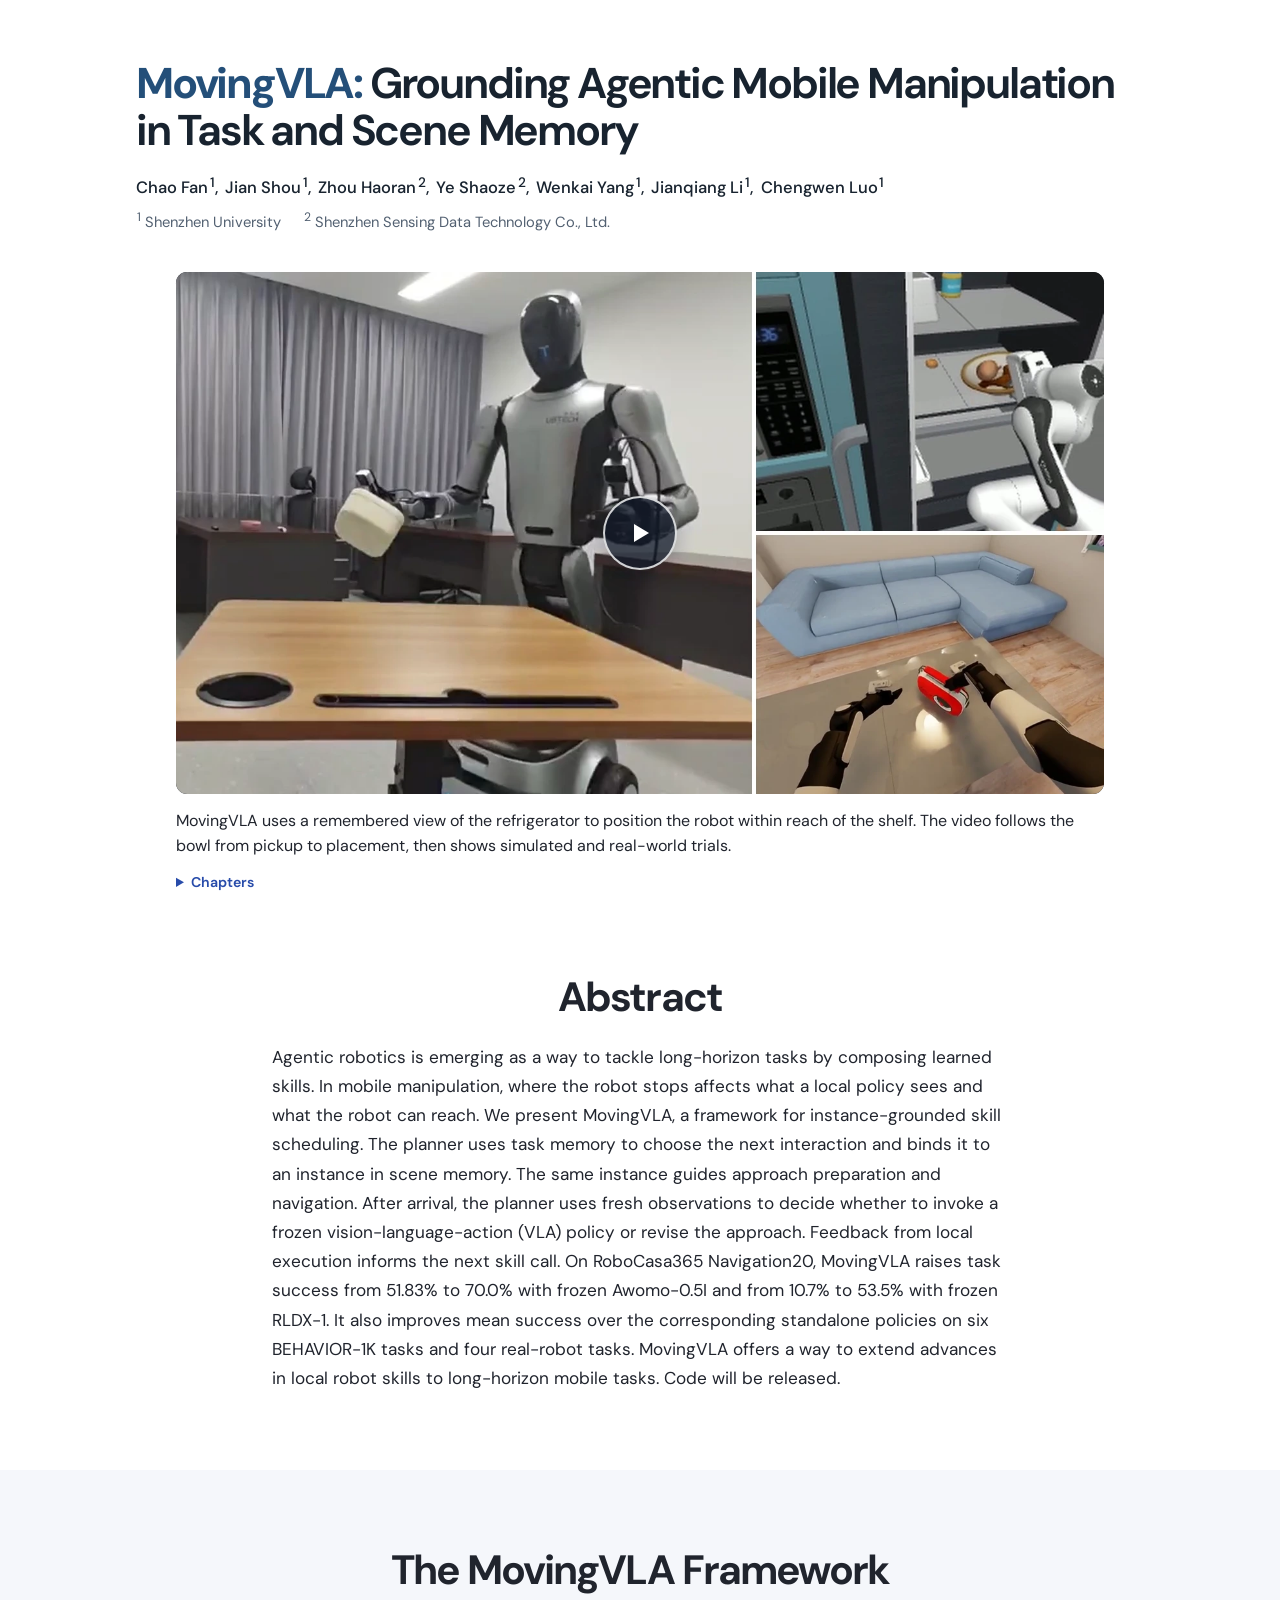
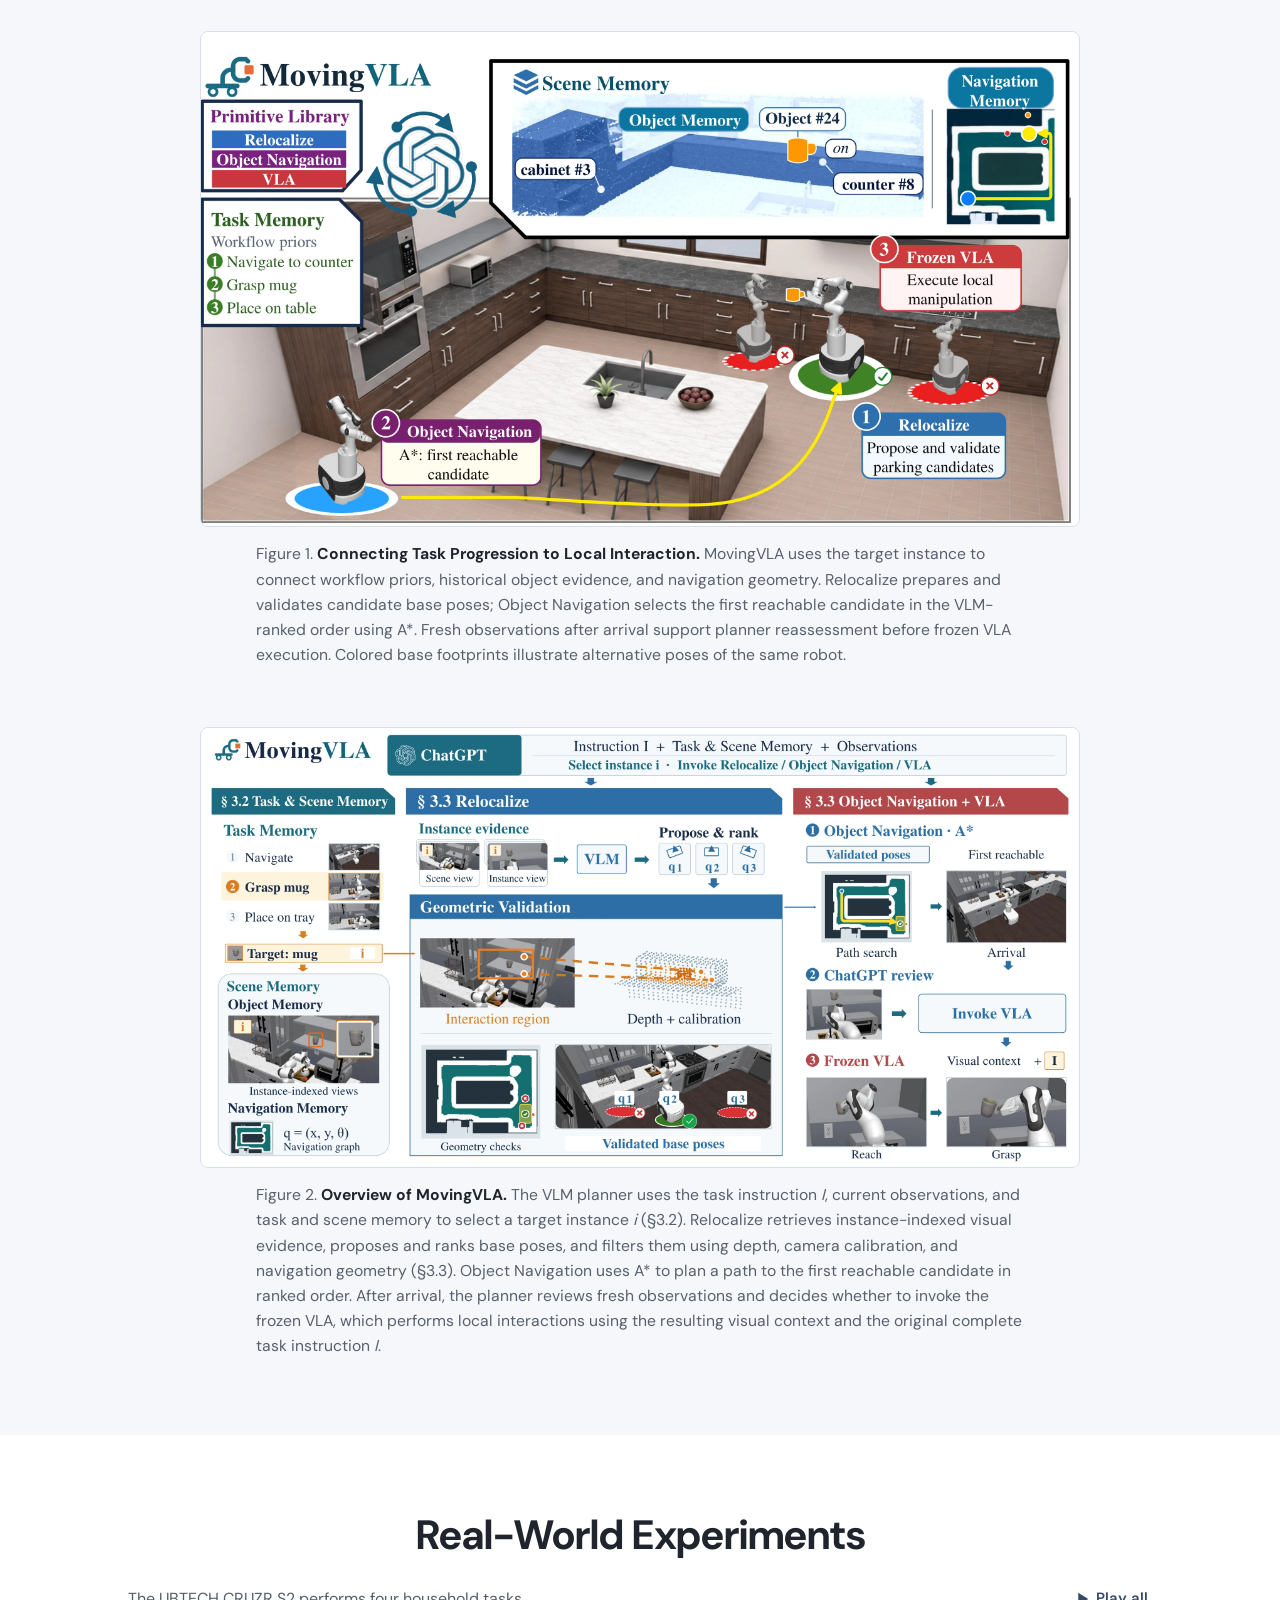
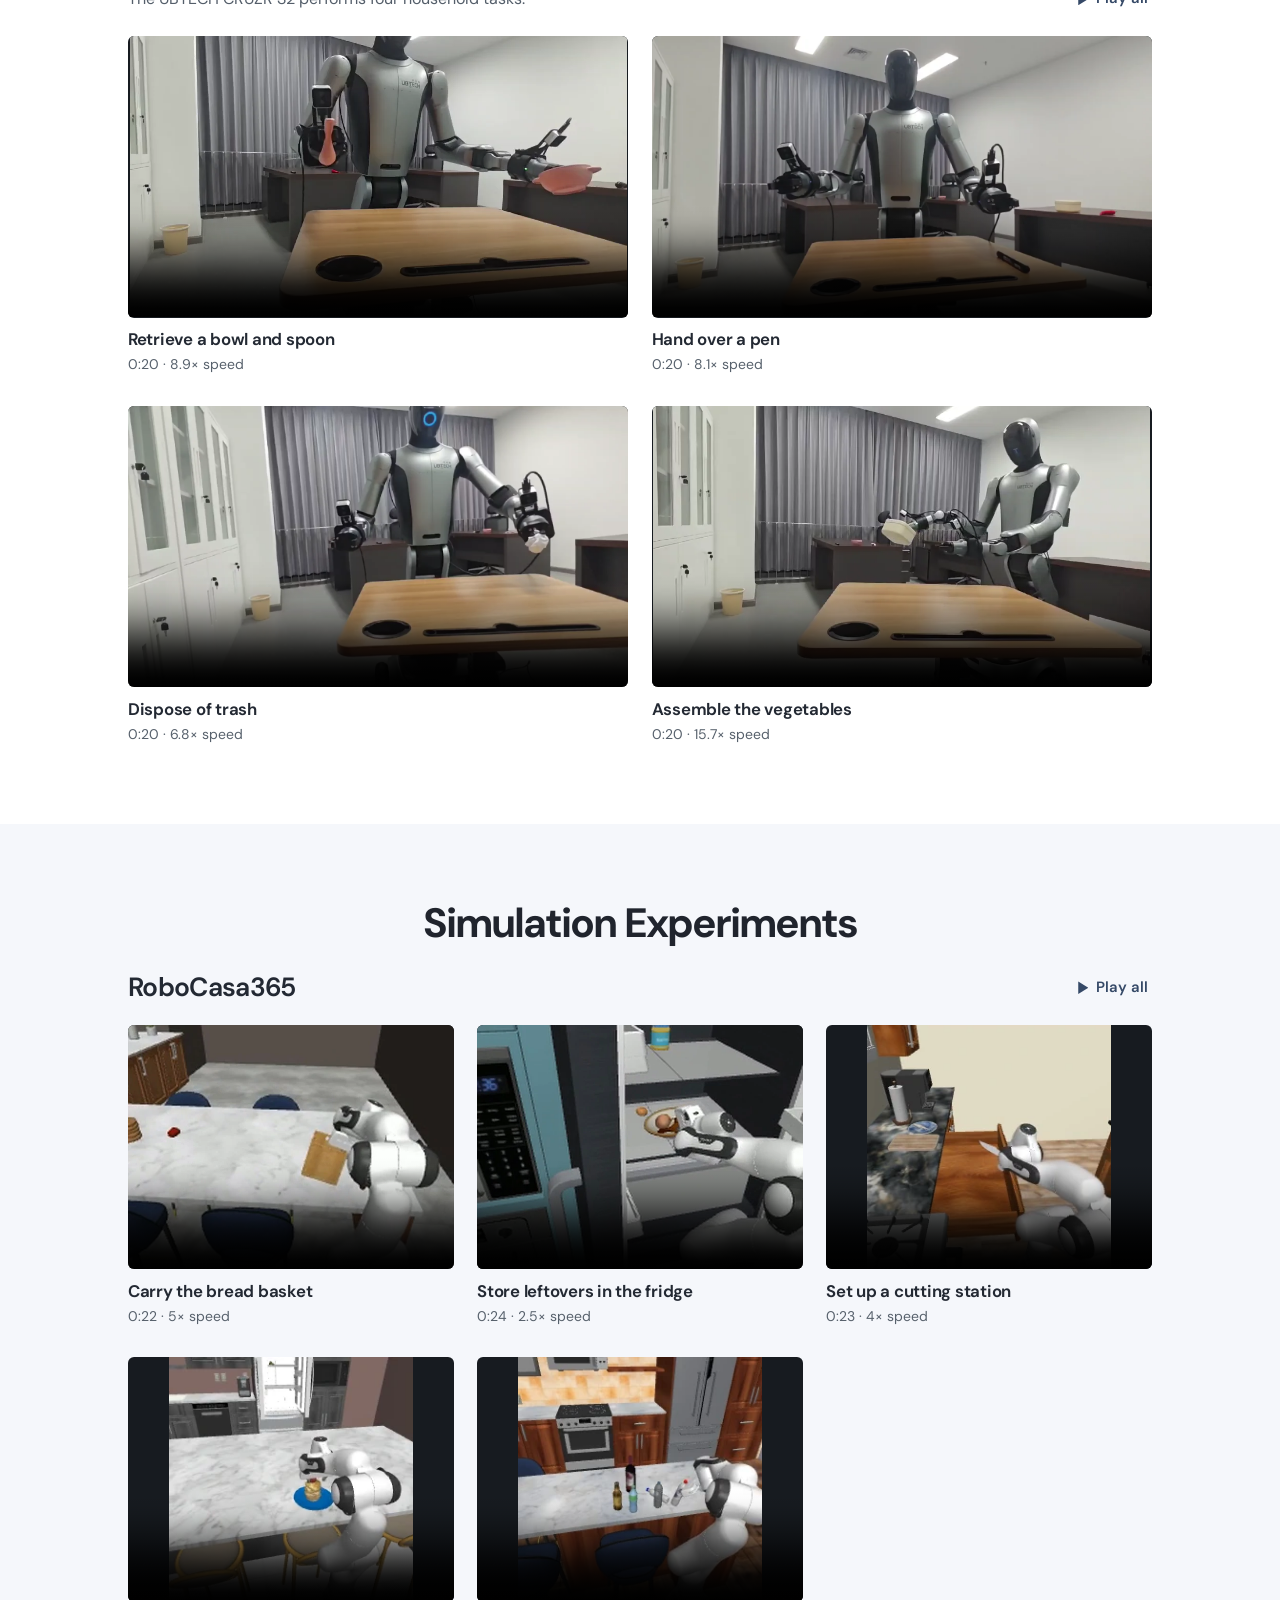
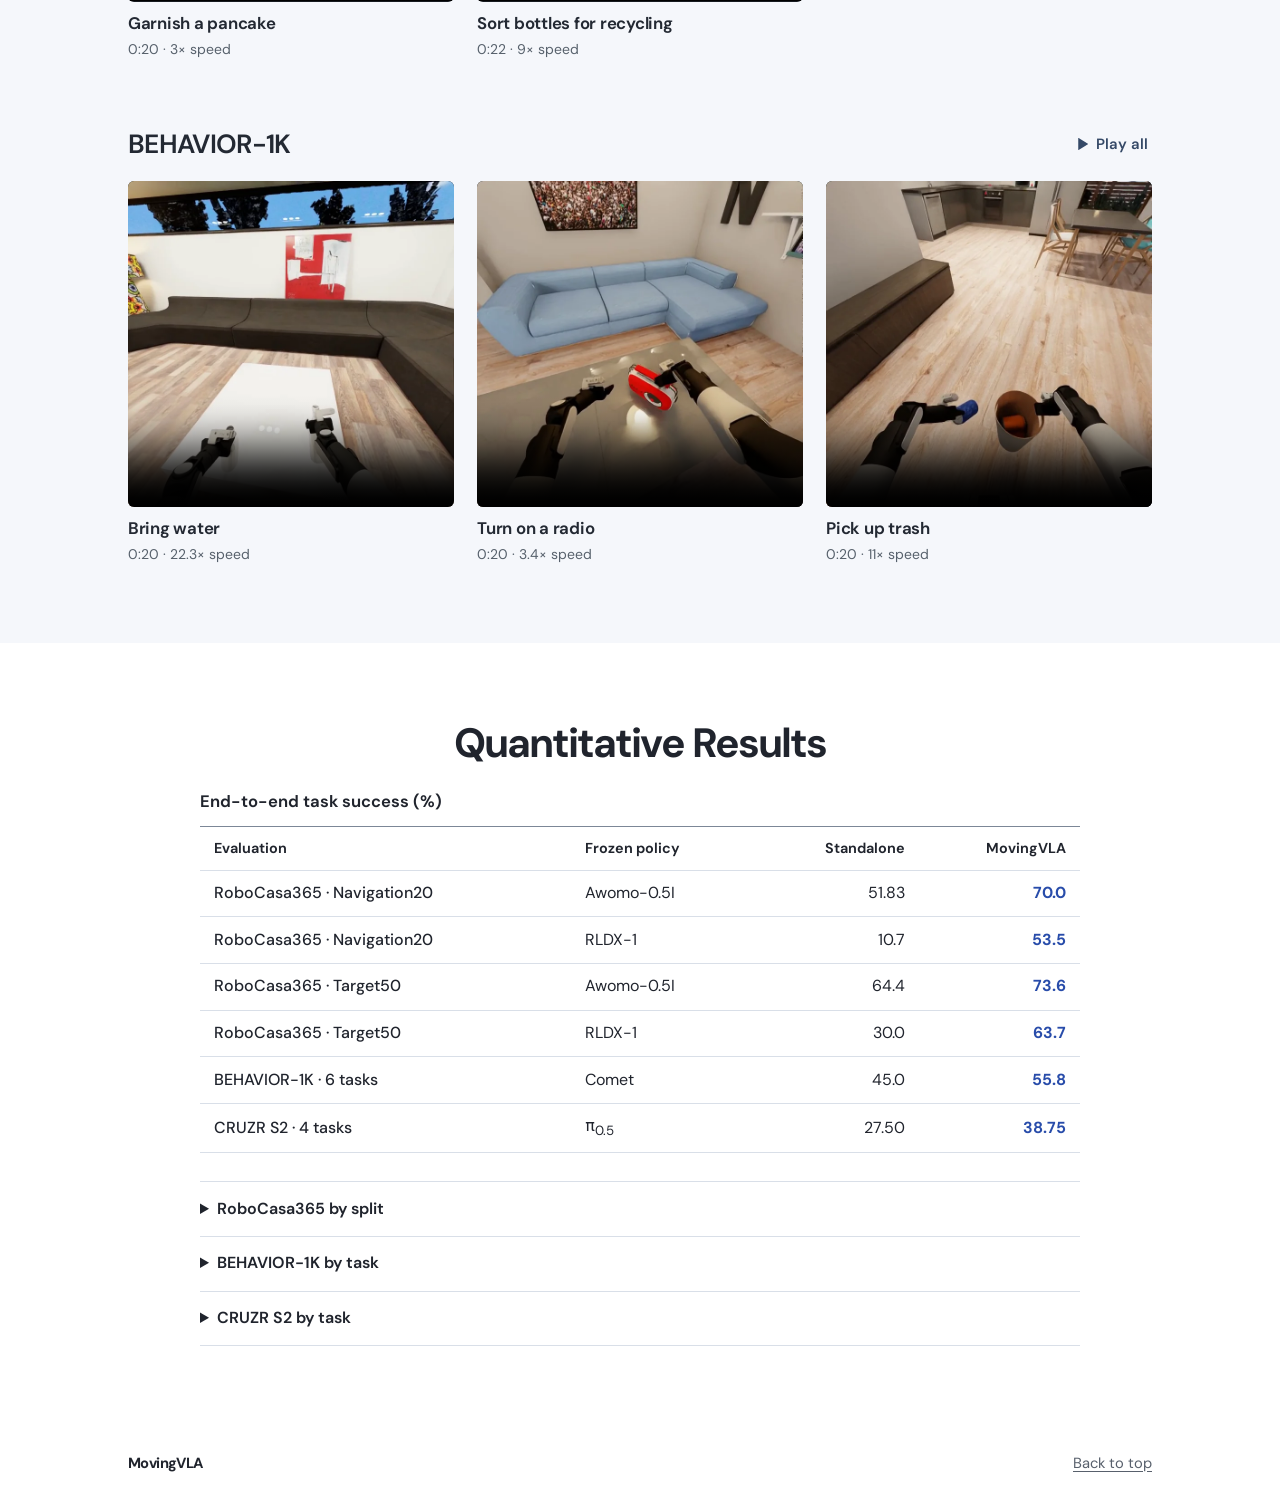
==== commit c9ccace2: "Restore original MovingVLA content layout" ====
--- a/MovingVLA/index.html
+++ b/MovingVLA/index.html
@@ -8,8 +8,8 @@
   <title>MovingVLA: Grounding Agentic Mobile Manipulation in Task and Scene Memory</title>
   <link rel="icon" type="image/png" href="images/mark.png">
   <link rel="preload" href="fonts/dm-sans-latin.woff2" as="font" type="font/woff2" crossorigin>
-  <link rel="stylesheet" href="style.css?v=3">
-  <link rel="stylesheet" href="demos.css?v=2">
+  <link rel="stylesheet" href="style.css?v=original-header">
+  <link rel="stylesheet" href="demos.css?v=original">
   <script src="page.js" defer></script>
   <script src="demos.js" defer></script>
 </head>
@@ -36,7 +36,7 @@
       <h2 id="film-heading" class="visually-hidden">MovingVLA overview video</h2>
       <figure>
         <div class="film-screen">
-          <video id="film-player" width="1920" height="1080" controls playsinline preload="none" poster="media/project-film-cover.webp?v=2" aria-labelledby="film-heading" aria-describedby="film-caption">
+          <video id="film-player" width="1920" height="1080" controls playsinline preload="none" poster="media/project-film-cover.webp?v=original" aria-labelledby="film-heading" aria-describedby="film-caption">
             <source src="media/movingvla-film.mp4?v=16" type="video/mp4">
             Your browser does not support embedded video.
           </video>
--- a/MovingVLA/style.css
+++ b/MovingVLA/style.css
@@ -5,13 +5,11 @@
   font-display: swap;
 }
 :root {
-  --ink: #18232f;
-  --muted: #526071;
-  --blue: #244f79;
-  --line: #dce2e8;
-  --wash: #f5f7f8;
-  --page-width: 63rem;
-  --gutter: clamp(1rem, 4vw, 2.5rem);
+  --ink: #20242d;
+  --muted: #58606c;
+  --blue: #284caa;
+  --line: #d9dfe8;
+  --wash: #f5f7fb;
   font: 100%/1.55 "DM Sans", system-ui, sans-serif;
   color: var(--ink);
   background: white;
@@ -30,13 +28,17 @@
   position: absolute; width: 1px; height: 1px; overflow: hidden; clip-path: inset(50%); white-space: nowrap;
 }
 .skip:focus { position: fixed; z-index: 4; top: .5rem; left: .5rem; padding: .65rem 1rem; background: white; }
-.page-width, .paper-header, .project-film, .page-footer {
-  width: min(var(--page-width), calc(100% - var(--gutter) - var(--gutter)));
-  margin-inline: auto;
-}
-.reading-width { width: min(46rem, calc(100% - var(--gutter) - var(--gutter))); margin-inline: auto; }
+.page-width { width: min(64rem, calc(100% - 3rem)); margin-inline: auto; }
+.reading-width { width: min(46rem, calc(100% - 3rem)); margin-inline: auto; }
 .page-width .reading-width { width: min(100%, 46rem); }
 .paper-header {
+  --ink: #18232f;
+  --muted: #526071;
+  --blue: #244f79;
+  --gutter: clamp(1rem, 4vw, 2.5rem);
+  width: min(63rem, calc(100% - var(--gutter) - var(--gutter)));
+  margin-inline: auto;
+  color: var(--ink);
   padding-block: clamp(2.5rem, 4.7vw, 4rem) clamp(1.75rem, 3vw, 2.5rem);
 }
 .paper-header h1 {
@@ -58,50 +60,34 @@
 .affiliations { margin-top: .4rem; color: var(--muted); font-size: .92rem; }
 .affiliations span { margin-inline-end: 1.15em; }
 .affiliations sup, .byline sup { margin-left: .12em; }
-.film-screen {
-  position: relative;
-  isolation: isolate;
-  overflow: hidden;
-  background: #141b24;
-  border-radius: .75rem;
-  box-shadow: 0 0 0 1px #18232f12, 0 .75rem 1.8rem #18232f14;
-}
+.project-film { width: min(58rem, calc(100% - 3rem)); margin: auto; }
+.film-screen { position: relative; isolation: isolate; overflow: hidden; background: #151922; border-radius: .7rem; }
 .film-screen video { width: 100%; height: auto; aspect-ratio: 16 / 9; }
 #film-cover { position: absolute; inset: 0; width: 100%; border: 0; background: transparent; color: white; display: grid; place-content: center; }
 #film-cover:focus-visible { outline-offset: -5px; }
-.cover-play { width: clamp(3.3rem, 5.4vw, 4.4rem); aspect-ratio: 1; display: grid; place-content: center; background: #152432be; border: 1.5px solid #fffde8; border-radius: 50%; box-shadow: 0 3px 18px #0d15283d; }
+.cover-play { width: clamp(3.3rem, 5.8vw, 5rem); aspect-ratio: 1; display: grid; place-content: center; background: #101929bf; border: 2px solid #fffc; border-radius: 50%; box-shadow: 0 3px 18px #0d15283d; }
 .cover-play i { width: 0; height: 0; border-block: .61rem solid transparent; border-left: .98rem solid white; margin-left: .2rem; }
-#film-cover:hover .cover-play { background: #244f79f5; }
+#film-cover:hover .cover-play { background: #223e86ed; }
 .film-caption { padding-top: .95rem; }
-.film-caption p { max-width: 48rem; color: var(--muted); font-size: 1rem; }
-.chapters { margin-top: .65rem; font-size: .91rem; }
+.film-caption p { color: var(--ink); font-size: 1rem; }
+.chapters { margin-top: .65rem; font-size: .88rem; }
 .chapters summary { width: fit-content; color: var(--blue); font-weight: 630; padding: .2rem 0; }
 .chapters nav { margin-top: .6rem; padding: .9rem 0; border-block: 1px solid var(--line); display: grid; grid-template-columns: repeat(auto-fit, minmax(13rem, 1fr)); gap: .3rem 1rem; }
 .chapters a { padding: .35rem 0; color: var(--muted); text-decoration: none; }
 .chapters a:hover, .chapters a[aria-current] { color: var(--blue); text-decoration: underline; }
 .chapters time { font-variant-numeric: tabular-nums; font-weight: 650; margin-right: .25rem; }
 #film-status { color: var(--muted); margin-top: .55rem; }
-.paper-section { padding-block: clamp(3.25rem, 5.5vw, 5rem); }
-.section-heading { font-size: clamp(1.85rem, 3vw, 2.4rem); letter-spacing: -.044em; font-weight: 675; line-height: 1.15; margin-bottom: 1.4rem; }
-#abstract .reading-width {
-  width: min(var(--page-width), calc(100% - var(--gutter) - var(--gutter)));
-  display: grid;
-  grid-template-columns: clamp(9rem, 15vw, 13.75rem) minmax(0, 46rem);
-  gap: 1.15rem clamp(1.5rem, 4vw, 3.25rem);
-  border-top: 1px solid var(--line);
-  padding-top: clamp(1.6rem, 3.5vw, 2.75rem);
-}
-#abstract .section-heading { margin-bottom: 0; }
-#abstract p { color: #283747; }
+.paper-section { padding-block: clamp(3.5rem, 6vw, 5.4rem); }
+.section-heading { text-align: center; font-size: clamp(1.95rem, 3.2vw, 2.65rem); letter-spacing: -.048em; font-weight: 690; line-height: 1.15; margin-bottom: 1.35rem; }
 #abstract p, #method .reading-width p { line-height: 1.7; font-size: 1.075rem; }
 #abstract p + p, #method .reading-width p + p { margin-top: .85rem; }
-#method, #simulation { background: var(--wash); border-block: 1px solid var(--line); }
-.paper-figure { margin: 1.65rem 0 0; }
-.paper-figure + .paper-figure { margin-top: 2.85rem; }
-.paper-figure button { width: 100%; padding: 0; display: block; background: white; border: 1px solid var(--line); border-radius: .7rem; overflow: hidden; cursor: zoom-in; }
+#method, #simulation { background: var(--wash); }
+.paper-figure { width: min(100%, 55rem); margin: 2.3rem auto 0; }
+.paper-figure + .paper-figure { margin-top: 3.75rem; }
+.paper-figure button { width: 100%; padding: 0; display: block; background: white; border: 1px solid var(--line); border-radius: .5rem; overflow: hidden; cursor: zoom-in; }
 .paper-figure button:hover { border-color: #7190c8; }
 .paper-figure img { width: 100%; height: auto; }
-.paper-figure figcaption { max-width: 48rem; margin-top: .9rem; color: var(--muted); font-size: .98rem; line-height: 1.6; }
+.paper-figure figcaption { max-width: 48rem; margin: .9rem auto 0; color: var(--muted); font-size: .98rem; line-height: 1.6; }
 .paper-figure figcaption strong { color: var(--ink); }
 .table-scroll { overflow-x: auto; }
 .results-table { width: 100%; border-collapse: collapse; text-align: left; font-size: 1rem; font-variant-numeric: tabular-nums; }
@@ -112,6 +98,7 @@
 .results-table tbody th { font-weight: 500; }
 .results-table td { white-space: nowrap; }
 .results-table td, .results-table thead th:not(:first-child) { text-align: right; }
+#results .page-width { max-width: 55rem; }
 #results .page-width > .table-scroll .results-table td:nth-child(2), #results .page-width > .table-scroll thead th:nth-child(2) { text-align: left; }
 #results .page-width > .table-scroll .results-table td:last-child { color: var(--blue); font-weight: 690; }
 .result-details { margin-top: 1.75rem; border-top: 1px solid var(--line); }
@@ -129,18 +116,16 @@
 .viewer-image { max-height: 78dvh; overflow: auto; }
 .viewer-image img { width: 100%; height: auto; object-fit: contain; max-height: 78dvh; }
 .viewer-image.full-size img { max-width: none; max-height: none; width: auto; }
-.page-footer { border-top: 1px solid var(--line); display: flex; align-items: center; justify-content: space-between; padding: 1.8rem 0; gap: 1rem; font-size: .92rem; }
+.page-footer { width: min(64rem, calc(100% - 3rem)); margin: auto; display: flex; align-items: center; justify-content: space-between; padding: 1.8rem 0; gap: 1rem; font-size: .92rem; }
 .page-footer > span { font-weight: 720; letter-spacing: -.04em; }
 .page-footer a { color: var(--muted); }
-@media (max-width: 800px) {
-  #abstract .reading-width { grid-template-columns: minmax(0, 46rem); }
-}
 @media (max-width: 600px) {
   .paper-header { padding-block: 2.2rem 1.45rem; }
   .paper-header h1 { font-size: clamp(1.46rem, 7vw, 2.35rem); }
   .byline { margin-top: 1rem; font-size: .95rem; }
   .affiliations { font-size: .85rem; }
-  .film-screen { border-radius: .65rem; }
+  .project-film, .reading-width, .page-width, .page-footer { width: calc(100% - 2rem); }
+  .film-screen { border-radius: .45rem; }
   .film-caption { padding-top: .7rem; }
   .paper-section { padding-block: 3.15rem; }
   #abstract p, #method .reading-width p { font-size: 1rem; }
--- a/MovingVLA/demos.css
+++ b/MovingVLA/demos.css
@@ -7,11 +7,7 @@
 }
 .gallery-preamble p { margin: 0; color: #545e6a; font-size: 1rem; }
 .gallery-panel { scroll-margin-top: 1.5rem; }
-.gallery-panel + .gallery-panel {
-  margin-top: clamp(2.6rem, 5vw, 4rem);
-  padding-top: clamp(1.2rem, 2.6vw, 2rem);
-  border-top: 1px solid var(--line);
-}
+.gallery-panel + .gallery-panel { margin-top: clamp(2.6rem, 5vw, 4.3rem); }
 .gallery-caption {
   margin: 0;
   color: #232933;
@@ -50,7 +46,7 @@
 .gallery-grid {
   display: grid;
   grid-template-columns: repeat(3, minmax(0, 1fr));
-  gap: 1.9rem clamp(1rem, 2.1vw, 1.75rem);
+  gap: 1.8rem clamp(.85rem, 2vw, 1.45rem);
 }
 .gallery-real .gallery-grid { grid-template-columns: repeat(2, minmax(0, 1fr)); }
 .gallery-trial { margin: 0; min-width: 0; }
@@ -61,7 +57,7 @@
   aspect-ratio: 4 / 3;
   object-fit: contain;
   background: #171b20;
-  border-radius: .65rem;
+  border-radius: 6px;
 }
 .gallery-real video { aspect-ratio: 16 / 9; }
 .gallery-behavior video { aspect-ratio: 1; }
